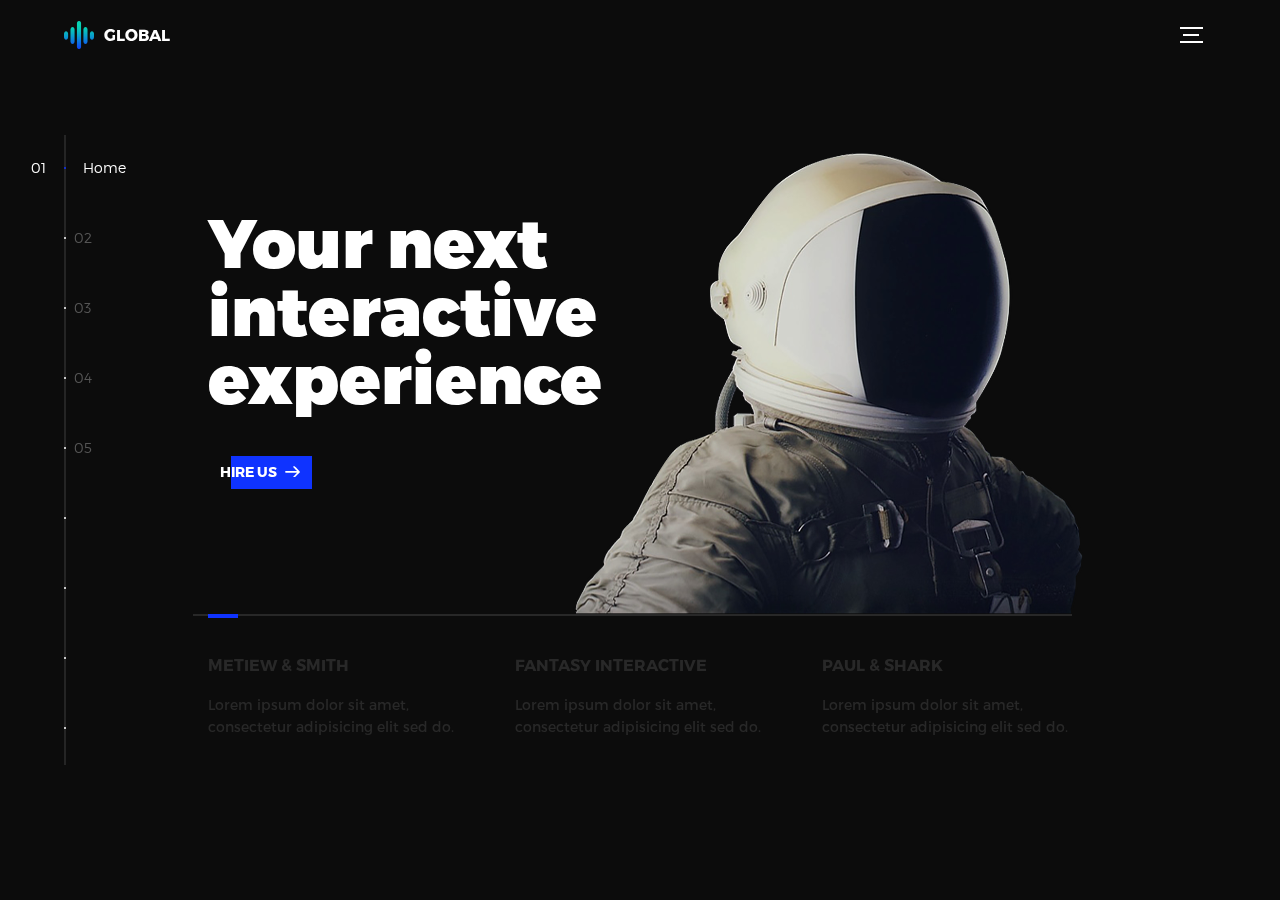
==== findigest/index.html @ bf8b6e17 "Adding Findigest" ====
<!DOCTYPE html>
<html lang="en">
<head>
  <title>Global</title>
  <meta charset="utf-8">
  <meta name="viewport" content="width=device-width, initial-scale=1">
  <meta http-equiv="X-UA-Compatible" content="IE=edge">
  <meta name="description" content="HTML5 website template">
  <meta name="keywords" content="global, template, html, sass, jquery">
  <meta name="author" content="Bucky Maler">
  <link rel="stylesheet" href="assets/css/main.css">
</head>
<body>

<!-- notification for small viewports and landscape oriented smartphones -->
<div class="device-notification">
  <a class="device-notification--logo" href="#0">
    <img src="assets/img/logo.png" alt="Global">
    <p>Global</p>
  </a>
  <p class="device-notification--message">Global has so much to offer that we must request you orient your device to portrait or find a larger screen. You won't be disappointed.</p>
</div>

<div class="perspective effect-rotate-left">
  <div class="container"><div class="outer-nav--return"></div>
    <div id="viewport" class="l-viewport">
      <div class="l-wrapper">
        <header class="header">
          <a class="header--logo" href="#0">
            <img src="assets/img/logo.png" alt="Global">
            <p>Global</p>
          </a>
          <button class="header--cta cta">Hire Us</button>
          <div class="header--nav-toggle">
            <span></span>
          </div>
        </header>
        <nav class="l-side-nav">
          <ul class="side-nav">
            <li class="is-active"><span>Home</span></li>
            <li><span>Works</span></li>
            <li><span>About</span></li>
            <li><span>About2</span></li>
            <li><span>About3</span></li>
            <li><span>About4</span></li>
            <li><span>About5</span></li>
            <li><span>Contact</span></li>
            <li><span>Hire us</span></li>
          </ul>
        </nav>
        <ul class="l-main-content main-content">
          <li class="l-section section section--is-active">
            <div class="intro">
              <div class="intro--banner">
                <h1>Your next<br>interactive<br>experience</h1>
                <button class="cta">Hire Us
                  <svg version="1.1" id="Layer_1" xmlns="http://www.w3.org/2000/svg" xmlns:xlink="http://www.w3.org/1999/xlink" x="0px" y="0px" viewBox="0 0 150 118" style="enable-background:new 0 0 150 118;" xml:space="preserve">
                  <g transform="translate(0.000000,118.000000) scale(0.100000,-0.100000)">
                    <path d="M870,1167c-34-17-55-57-46-90c3-15,81-100,194-211l187-185l-565-1c-431,0-571-3-590-13c-55-28-64-94-18-137c21-20,33-20,597-20h575l-192-193C800,103,794,94,849,39c20-20,39-29,61-29c28,0,63,30,298,262c147,144,272,271,279,282c30,51,23,60-219,304C947,1180,926,1196,870,1167z"/>
                  </g>
                  </svg>
                  <span class="btn-background"></span>
                </button>
                <img src="assets/img/introduction-visual.png" alt="Welcome">
              </div>
              <div class="intro--options">
                <a href="#0">
                  <h3>Metiew &amp; Smith</h3>
                  <p>Lorem ipsum dolor sit amet, consectetur adipisicing elit sed do.</p>
                </a>
                <a href="#0">
                  <h3>Fantasy interactive</h3>
                  <p>Lorem ipsum dolor sit amet, consectetur adipisicing elit sed do.</p>
                </a>
                <a href="#0">
                  <h3>Paul &amp; shark</h3>
                  <p>Lorem ipsum dolor sit amet, consectetur adipisicing elit sed do.</p>
                </a>
              </div>
            </div>
          </li>
          <li class="l-section section">
            <div class="work">
              <h2>Selected work</h2>
              <div class="work--lockup">
                <ul class="slider">
                  <li class="slider--item slider--item-left">
                    <a href="#0">
                      <div class="slider--item-image">
                        <img src="assets/img/work-victory.jpg" alt="Victory">
                      </div>
                      <p class="slider--item-title">Victory</p>
                      <p class="slider--item-description">Lorem ipsum dolor sit amet, consectetur adipisicing elit sed do.</p>
                    </a>
                  </li>
                  <li class="slider--item slider--item-center">
                    <a href="#0">
                      <div class="slider--item-image">
                        <img src="assets/img/work-metiew-smith.jpg" alt="Metiew and Smith">
                      </div>
                      <p class="slider--item-title">Metiew &amp; Smith</p>
                      <p class="slider--item-description">Lorem ipsum dolor sit amet, consectetur adipisicing elit sed do.</p>
                    </a>
                  </li>
                  <li class="slider--item slider--item-right">
                    <a href="#0">
                      <div class="slider--item-image">
                        <img src="assets/img/work-alex-nowak.jpg" alt="Alex Nowak">
                      </div>
                      <p class="slider--item-title">Alex Nowak</p>
                      <p class="slider--item-description">Lorem ipsum dolor sit amet, consectetur adipisicing elit sed do.</p>
                    </a>
                  </li>
                </ul>
                <div class="slider--prev">
                  <svg version="1.1" id="Layer_1" xmlns="http://www.w3.org/2000/svg" xmlns:xlink="http://www.w3.org/1999/xlink" x="0px" y="0px"
                  viewBox="0 0 150 118" style="enable-background:new 0 0 150 118;" xml:space="preserve">
                  <g transform="translate(0.000000,118.000000) scale(0.100000,-0.100000)">
                    <path d="M561,1169C525,1155,10,640,3,612c-3-13,1-36,8-52c8-15,134-145,281-289C527,41,562,10,590,10c22,0,41,9,61,29
                    c55,55,49,64-163,278L296,510h575c564,0,576,0,597,20c46,43,37,109-18,137c-19,10-159,13-590,13l-565,1l182,180
                    c101,99,187,188,193,199c16,30,12,57-12,84C631,1174,595,1183,561,1169z"/>
                  </g>
                  </svg>
                </div>
                <div class="slider--next">
                  <svg version="1.1" id="Layer_1" xmlns="http://www.w3.org/2000/svg" xmlns:xlink="http://www.w3.org/1999/xlink" x="0px" y="0px" viewBox="0 0 150 118" style="enable-background:new 0 0 150 118;" xml:space="preserve">
                  <g transform="translate(0.000000,118.000000) scale(0.100000,-0.100000)">
                    <path d="M870,1167c-34-17-55-57-46-90c3-15,81-100,194-211l187-185l-565-1c-431,0-571-3-590-13c-55-28-64-94-18-137c21-20,33-20,597-20h575l-192-193C800,103,794,94,849,39c20-20,39-29,61-29c28,0,63,30,298,262c147,144,272,271,279,282c30,51,23,60-219,304C947,1180,926,1196,870,1167z"/>
                  </g>
                  </svg>
                </div>
              </div>
            </div>
          </li>

          <li class="l-section section">
            <div class="about">
              <div class="about--banner">
                <h2>We<br>believe in<br>passionate<br>people</h2>
                <a href="#0">Career
                  <span>
                    <svg version="1.1" id="Layer_1" xmlns="http://www.w3.org/2000/svg" xmlns:xlink="http://www.w3.org/1999/xlink" x="0px" y="0px" viewBox="0 0 150 118" style="enable-background:new 0 0 150 118;" xml:space="preserve">
                    <g transform="translate(0.000000,118.000000) scale(0.100000,-0.100000)">
                      <path d="M870,1167c-34-17-55-57-46-90c3-15,81-100,194-211l187-185l-565-1c-431,0-571-3-590-13c-55-28-64-94-18-137c21-20,33-20,597-20h575l-192-193C800,103,794,94,849,39c20-20,39-29,61-29c28,0,63,30,298,262c147,144,272,271,279,282c30,51,23,60-219,304C947,1180,926,1196,870,1167z"/>
                    </g>
                    </svg>
                  </span>
                </a>
                <img src="assets/img/about-visual.png" alt="About Us">
              </div>
              <div class="about--options">
                <a href="#0">
                  <h3>Winners</h3>
                </a>
                <a href="#0">
                  <h3>Philosophy</h3>
                </a>
                <a href="#0">
                  <h3>History</h3>
                </a>
              </div>
            </div>
          </li>

          
          <li class="l-section section">
            <div class="about">
              <div class="about--banner">
                <h2>We<br>believe in<br>passionate<br>people2</h2>
                <a href="#0">Career
                  <span>
                    <svg version="1.1" id="Layer_1" xmlns="http://www.w3.org/2000/svg" xmlns:xlink="http://www.w3.org/1999/xlink" x="0px" y="0px" viewBox="0 0 150 118" style="enable-background:new 0 0 150 118;" xml:space="preserve">
                    <g transform="translate(0.000000,118.000000) scale(0.100000,-0.100000)">
                      <path d="M870,1167c-34-17-55-57-46-90c3-15,81-100,194-211l187-185l-565-1c-431,0-571-3-590-13c-55-28-64-94-18-137c21-20,33-20,597-20h575l-192-193C800,103,794,94,849,39c20-20,39-29,61-29c28,0,63,30,298,262c147,144,272,271,279,282c30,51,23,60-219,304C947,1180,926,1196,870,1167z"/>
                    </g>
                    </svg>
                  </span>
                </a>
                <img src="assets/img/about-visual.png" alt="About Us">
              </div>
              <div class="about--options">
                <a href="#0">
                  <h3>Winners</h3>
                </a>
                <a href="#0">
                  <h3>Philosophy</h3>
                </a>
                <a href="#0">
                  <h3>History</h3>
                </a>
              </div>
            </div>
          </li>

          
          <li class="l-section section">
            <div class="about">
              <div class="about--banner">
                <h2>We<br>believe in<br>passionate<br>people3</h2>
                <a href="#0">Career
                  <span>
                    <svg version="1.1" id="Layer_1" xmlns="http://www.w3.org/2000/svg" xmlns:xlink="http://www.w3.org/1999/xlink" x="0px" y="0px" viewBox="0 0 150 118" style="enable-background:new 0 0 150 118;" xml:space="preserve">
                    <g transform="translate(0.000000,118.000000) scale(0.100000,-0.100000)">
                      <path d="M870,1167c-34-17-55-57-46-90c3-15,81-100,194-211l187-185l-565-1c-431,0-571-3-590-13c-55-28-64-94-18-137c21-20,33-20,597-20h575l-192-193C800,103,794,94,849,39c20-20,39-29,61-29c28,0,63,30,298,262c147,144,272,271,279,282c30,51,23,60-219,304C947,1180,926,1196,870,1167z"/>
                    </g>
                    </svg>
                  </span>
                </a>
                <img src="assets/img/about-visual.png" alt="About Us">
              </div>
              <div class="about--options">
                <a href="#0">
                  <h3>Winners</h3>
                </a>
                <a href="#0">
                  <h3>Philosophy</h3>
                </a>
                <a href="#0">
                  <h3>History</h3>
                </a>
              </div>
            </div>
          </li>

          
          <li class="l-section section">
            <div class="about">
              <div class="about--banner">
                <h2>We<br>believe in<br>passionate<br>people4</h2>
                <a href="#0">Career
                  <span>
                    <svg version="1.1" id="Layer_1" xmlns="http://www.w3.org/2000/svg" xmlns:xlink="http://www.w3.org/1999/xlink" x="0px" y="0px" viewBox="0 0 150 118" style="enable-background:new 0 0 150 118;" xml:space="preserve">
                    <g transform="translate(0.000000,118.000000) scale(0.100000,-0.100000)">
                      <path d="M870,1167c-34-17-55-57-46-90c3-15,81-100,194-211l187-185l-565-1c-431,0-571-3-590-13c-55-28-64-94-18-137c21-20,33-20,597-20h575l-192-193C800,103,794,94,849,39c20-20,39-29,61-29c28,0,63,30,298,262c147,144,272,271,279,282c30,51,23,60-219,304C947,1180,926,1196,870,1167z"/>
                    </g>
                    </svg>
                  </span>
                </a>
                <img src="assets/img/about-visual.png" alt="About Us">
              </div>
              <div class="about--options">
                <a href="#0">
                  <h3>Winners</h3>
                </a>
                <a href="#0">
                  <h3>Philosophy</h3>
                </a>
                <a href="#0">
                  <h3>History</h3>
                </a>
              </div>
            </div>
          </li>

          
          <li class="l-section section">
            <div class="about">
              <div class="about--banner">
                <h2>We<br>believe in<br>passionate<br>people5</h2>
                <a href="#0">Career
                  <span>
                    <svg version="1.1" id="Layer_1" xmlns="http://www.w3.org/2000/svg" xmlns:xlink="http://www.w3.org/1999/xlink" x="0px" y="0px" viewBox="0 0 150 118" style="enable-background:new 0 0 150 118;" xml:space="preserve">
                    <g transform="translate(0.000000,118.000000) scale(0.100000,-0.100000)">
                      <path d="M870,1167c-34-17-55-57-46-90c3-15,81-100,194-211l187-185l-565-1c-431,0-571-3-590-13c-55-28-64-94-18-137c21-20,33-20,597-20h575l-192-193C800,103,794,94,849,39c20-20,39-29,61-29c28,0,63,30,298,262c147,144,272,271,279,282c30,51,23,60-219,304C947,1180,926,1196,870,1167z"/>
                    </g>
                    </svg>
                  </span>
                </a>
                <img src="assets/img/about-visual.png" alt="About Us">
              </div>
              <div class="about--options">
                <a href="#0">
                  <h3>Winners</h3>
                </a>
                <a href="#0">
                  <h3>Philosophy</h3>
                </a>
                <a href="#0">
                  <h3>History</h3>
                </a>
              </div>
            </div>
          </li>

          <li class="l-section section">
            <div class="contact">
              <div class="contact--lockup">
                <div class="modal">
                  <div class="modal--information">
                    <p>Pawia 5, 31-154 Kraków, Poland</p>
                    <a href="mailto:ouremail@gmail.com">ouremail@gmail.com</a>
                    <a href="tel:+148126287560">+48 12 628 75 60</a>
                  </div>
                  <ul class="modal--options">
                    <li><a href="#0">Bēhance</a></li>
                    <li><a href="#0">dribbble</a></li>
                    <li><a href="mailto:ouremail@gmail.com">Contact Us</a></li>
                  </ul>
                </div>
              </div>
            </div>
          </li>
          <li class="l-section section">
            <div class="hire">
              <h2>You want us to do</h2>
              <!-- checkout formspree.io for easy form setup -->
              <form class="work-request">
                <div class="work-request--options">
                  <span class="options-a">
                    <input id="opt-1" type="checkbox" value="app design">
                    <label for="opt-1">
                      <svg version="1.1" id="Layer_1" xmlns="http://www.w3.org/2000/svg" xmlns:xlink="http://www.w3.org/1999/xlink" x="0px" y="0px"
                      viewBox="0 0 150 111" style="enable-background:new 0 0 150 111;" xml:space="preserve">
                      <g transform="translate(0.000000,111.000000) scale(0.100000,-0.100000)">
                        <path d="M950,705L555,310L360,505C253,612,160,700,155,700c-6,0-44-34-85-75l-75-75l278-278L550-5l475,475c261,261,475,480,475,485c0,13-132,145-145,145C1349,1100,1167,922,950,705z"/>
                      </g>
                      </svg>
                      App Design
                    </label>
                    <input id="opt-2" type="checkbox" value="graphic design">
                    <label for="opt-2">
                      <svg version="1.1" id="Layer_1" xmlns="http://www.w3.org/2000/svg" xmlns:xlink="http://www.w3.org/1999/xlink" x="0px" y="0px"
                      viewBox="0 0 150 111" style="enable-background:new 0 0 150 111;" xml:space="preserve">
                      <g transform="translate(0.000000,111.000000) scale(0.100000,-0.100000)">
                        <path d="M950,705L555,310L360,505C253,612,160,700,155,700c-6,0-44-34-85-75l-75-75l278-278L550-5l475,475c261,261,475,480,475,485c0,13-132,145-145,145C1349,1100,1167,922,950,705z"/>
                      </g>
                      </svg>
                      Graphic Design
                    </label>
                    <input id="opt-3" type="checkbox" value="motion design">
                    <label for="opt-3">
                      <svg version="1.1" id="Layer_1" xmlns="http://www.w3.org/2000/svg" xmlns:xlink="http://www.w3.org/1999/xlink" x="0px" y="0px"
                      viewBox="0 0 150 111" style="enable-background:new 0 0 150 111;" xml:space="preserve">
                      <g transform="translate(0.000000,111.000000) scale(0.100000,-0.100000)">
                        <path d="M950,705L555,310L360,505C253,612,160,700,155,700c-6,0-44-34-85-75l-75-75l278-278L550-5l475,475c261,261,475,480,475,485c0,13-132,145-145,145C1349,1100,1167,922,950,705z"/>
                      </g>
                      </svg>
                      Motion Design
                    </label>
                  </span>
                  <span class="options-b">
                    <input id="opt-4" type="checkbox" value="ux design">
                    <label for="opt-4">
                      <svg version="1.1" id="Layer_1" xmlns="http://www.w3.org/2000/svg" xmlns:xlink="http://www.w3.org/1999/xlink" x="0px" y="0px"
                      viewBox="0 0 150 111" style="enable-background:new 0 0 150 111;" xml:space="preserve">
                      <g transform="translate(0.000000,111.000000) scale(0.100000,-0.100000)">
                        <path d="M950,705L555,310L360,505C253,612,160,700,155,700c-6,0-44-34-85-75l-75-75l278-278L550-5l475,475c261,261,475,480,475,485c0,13-132,145-145,145C1349,1100,1167,922,950,705z"/>
                      </g>
                      </svg>
                      UX Design
                    </label>
                    <input id="opt-5" type="checkbox" value="webdesign">
                    <label for="opt-5">
                      <svg version="1.1" id="Layer_1" xmlns="http://www.w3.org/2000/svg" xmlns:xlink="http://www.w3.org/1999/xlink" x="0px" y="0px"
                      viewBox="0 0 150 111" style="enable-background:new 0 0 150 111;" xml:space="preserve">
                      <g transform="translate(0.000000,111.000000) scale(0.100000,-0.100000)">
                        <path d="M950,705L555,310L360,505C253,612,160,700,155,700c-6,0-44-34-85-75l-75-75l278-278L550-5l475,475c261,261,475,480,475,485c0,13-132,145-145,145C1349,1100,1167,922,950,705z"/>
                      </g>
                      </svg>
                      Webdesign
                    </label>
                    <input id="opt-6" type="checkbox" value="marketing">
                    <label for="opt-6">
                      <svg version="1.1" id="Layer_1" xmlns="http://www.w3.org/2000/svg" xmlns:xlink="http://www.w3.org/1999/xlink" x="0px" y="0px"
                      viewBox="0 0 150 111" style="enable-background:new 0 0 150 111;" xml:space="preserve">
                      <g transform="translate(0.000000,111.000000) scale(0.100000,-0.100000)">
                        <path d="M950,705L555,310L360,505C253,612,160,700,155,700c-6,0-44-34-85-75l-75-75l278-278L550-5l475,475c261,261,475,480,475,485c0,13-132,145-145,145C1349,1100,1167,922,950,705z"/>
                      </g>
                      </svg>
                      Marketing
                    </label>
                  </span>
                </div>
                <div class="work-request--information">
                  <div class="information-name">
                    <input id="name" type="text" spellcheck="false">
                    <label for="name">Name</label>
                  </div>
                  <div class="information-email">
                    <input id="email" type="email" spellcheck="false">
                    <label for="email">Email</label>
                  </div>
                </div>
                <input type="submit" value="Send Request">
              </form>
            </div>
          </li>
        </ul>
      </div>
    </div>
  </div>
  <ul class="outer-nav">
    <li class="is-active">Home</li>
    <li>Works</li>
    <li>About</li>
    <li>Contact</li>
    <li>Hire us</li>
  </ul>
</div>

<script src="https://ajax.googleapis.com/ajax/libs/jquery/2.2.4/jquery.min.js"></script>
<script>window.jQuery || document.write('<script src="assets/js/vendor/jquery-2.2.4.min.js"><\/script>')</script>
<script src="assets/js/functions-min.js"></script>
</body>
</html>
---- findigest/assets/css/main.css ----
@font-face{font-family:'Montserrat';src:url("fonts/Montserrat-Black.eot");src:local("☺"),url("fonts/Montserrat-Black.woff") format("woff"),url("fonts/Montserrat-Black.ttf") format("truetype"),url("fonts/Montserrat-Black.svg") format("svg");font-weight:900;font-style:normal}@font-face{font-family:'Montserrat';src:url("fonts/Montserrat-Bold.eot");src:local("☺"),url("fonts/Montserrat-Bold.woff") format("woff"),url("fonts/Montserrat-Bold.ttf") format("truetype"),url("fonts/Montserrat-Bold.svg") format("svg");font-weight:700;font-style:normal}@font-face{font-family:'Montserrat';src:url("fonts/Montserrat-Regular.eot");src:local("☺"),url("fonts/Montserrat-Regular.woff") format("woff"),url("fonts/Montserrat-Regular.ttf") format("truetype"),url("fonts/Montserrat-Regular.svg") format("svg");font-weight:400;font-style:normal}@font-face{font-family:'Montserrat';src:url("fonts/Montserrat-Light.eot");src:local("☺"),url("fonts/Montserrat-Light.woff") format("woff"),url("fonts/Montserrat-Light.ttf") format("truetype"),url("fonts/Montserrat-Light.svg") format("svg");font-weight:300;font-style:normal}/*! normalize.css v3.0.2 | MIT License | git.io/normalize */html{font-family:sans-serif;-ms-text-size-adjust:100%;-webkit-text-size-adjust:100%}body{margin:0}article,aside,details,figcaption,figure,footer,header,hgroup,main,menu,nav,section,summary{display:block}audio,canvas,progress,video{display:inline-block;vertical-align:baseline}audio:not([controls]){display:none;height:0}[hidden],template{display:none}a{background-color:transparent}a:active,a:hover{outline:0}abbr[title]{border-bottom:1px dotted}b,strong{font-weight:bold}dfn{font-style:italic}h1{font-size:2em;margin:0.67em 0}mark{background:#ff0;color:#000}small{font-size:80%}sub,sup{font-size:75%;line-height:0;position:relative;vertical-align:baseline}sup{top:-0.5em}sub{bottom:-0.25em}img{border:0}svg:not(:root){overflow:hidden}figure{margin:1em 40px}hr{box-sizing:content-box;height:0}pre{overflow:auto}code,kbd,pre,samp{font-family:monospace, monospace;font-size:1em}button,input,optgroup,select,textarea{color:inherit;font:inherit;margin:0}button{overflow:visible}button,select{text-transform:none}button,html input[type="button"],input[type="reset"],input[type="submit"]{-webkit-appearance:button;cursor:pointer}button[disabled],html input[disabled]{cursor:default}button::-moz-focus-inner,input::-moz-focus-inner{border:0;padding:0}input{line-height:normal}input[type="checkbox"],input[type="radio"]{box-sizing:border-box;padding:0}input[type="number"]::-webkit-inner-spin-button,input[type="number"]::-webkit-outer-spin-button{height:auto}input[type="search"]{-webkit-appearance:textfield;box-sizing:content-box}input[type="search"]::-webkit-search-cancel-button,input[type="search"]::-webkit-search-decoration{-webkit-appearance:none}fieldset{border:1px solid #c0c0c0;margin:0 2px;padding:0.35em 0.625em 0.75em}legend{border:0;padding:0}textarea{overflow:auto}optgroup{font-weight:bold}table{border-collapse:collapse;border-spacing:0}td,th{padding:0}::-moz-selection{background:#FFF498}::selection{background:#FFF498}::-moz-selection{background:#FFF498}img::-moz-selection{background:transparent}img::selection{background:transparent}img::-moz-selection{background:transparent}body{-webkit-tap-highlight-color:#FFF498}body{background-color:#0c0c0c;font-size:14px;line-height:1.6;font-family:"Montserrat",sans-serif;color:#fff;-webkit-font-smoothing:antialiased;-webkit-text-size-adjust:100%}.l-viewport{position:relative;width:100%;height:100vh;box-shadow:0 0 45px 5px rgba(0,0,0,0.85);overflow:hidden}.l-wrapper{position:relative;width:1440px;max-width:90%;height:100%;margin:0 auto}.l-side-nav{position:absolute;left:0;display:-webkit-box;display:-webkit-flex;display:-ms-flexbox;display:flex;height:100%;-webkit-box-align:center;-webkit-align-items:center;-ms-flex-align:center;align-items:center}.l-side-nav::before{content:"";position:absolute;top:50%;left:0;-webkit-transform:translateY(-50%);transform:translateY(-50%);width:2px;height:70%;max-height:750px;background-color:#555;opacity:.35;z-index:10}@media (max-width: 1180px){.l-side-nav{display:none}}.l-main-content{position:relative;width:100%;height:100%;margin:0;padding:0;list-style:none}.l-section{position:absolute;width:100%;height:100%}.device-notification{display:none;position:fixed;top:0;left:0;width:100%;height:100%;-webkit-box-orient:vertical;-webkit-box-direction:normal;-webkit-flex-direction:column;-ms-flex-direction:column;flex-direction:column;-webkit-box-align:center;-webkit-align-items:center;-ms-flex-align:center;-ms-grid-row-align:center;align-items:center;-webkit-box-pack:center;-webkit-justify-content:center;-ms-flex-pack:center;justify-content:center;background-color:#0c0c0c;z-index:12}.device-notification--logo{display:-webkit-box;display:-webkit-flex;display:-ms-flexbox;display:flex;-webkit-box-align:center;-webkit-align-items:center;-ms-flex-align:center;align-items:center;text-decoration:none;color:#fff}.device-notification--logo p{margin:0 0 0 10px;font-size:16px;font-weight:700;text-transform:uppercase}.device-notification--message{width:70%;margin:30px 0 0 0;font-weight:700;text-align:center}@media (max-width: 767px) and (min-width: 601px) and (max-height: 680px){.device-notification{display:-webkit-box;display:-webkit-flex;display:-ms-flexbox;display:flex}}@media (max-width: 600px) and (min-width: 480px) and (max-height: 580px){.device-notification{display:-webkit-box;display:-webkit-flex;display:-ms-flexbox;display:flex}}@media (max-width: 736px) and (min-width: 360px) and (orientation: landscape){.device-notification{display:-webkit-box;display:-webkit-flex;display:-ms-flexbox;display:flex}}@media(max-width: 359px){.device-notification{display:-webkit-box;display:-webkit-flex;display:-ms-flexbox;display:flex}}.section{opacity:0;visibility:hidden;-webkit-transition:opacity .4s ease-in-out,visibility 0s .4s;transition:opacity .4s ease-in-out,visibility 0s .4s}.section--is-active{opacity:1;visibility:visible;z-index:1;-webkit-transition:opacity .4s ease-in-out .4s;transition:opacity .4s ease-in-out .4s}.section--next{-webkit-transform:translateY(-45px);transform:translateY(-45px);-webkit-transition:-webkit-transform .4s ease-in-out;transition:-webkit-transform .4s ease-in-out;transition:transform .4s ease-in-out;transition:transform .4s ease-in-out, -webkit-transform .4s ease-in-out}.section--prev{-webkit-transform:translateY(45px);transform:translateY(45px);-webkit-transition:-webkit-transform .4s ease-in-out;transition:-webkit-transform .4s ease-in-out;transition:transform .4s ease-in-out;transition:transform .4s ease-in-out, -webkit-transform .4s ease-in-out}.header{position:absolute;top:0;left:0;display:-webkit-box;display:-webkit-flex;display:-ms-flexbox;display:flex;width:100%;height:70px;-webkit-box-align:center;-webkit-align-items:center;-ms-flex-align:center;align-items:center;-webkit-box-pack:justify;-webkit-justify-content:space-between;-ms-flex-pack:justify;justify-content:space-between;z-index:10}.header--logo{display:-webkit-box;display:-webkit-flex;display:-ms-flexbox;display:flex;-webkit-box-align:center;-webkit-align-items:center;-ms-flex-align:center;align-items:center;text-decoration:none;color:#fff}.header--logo p{margin:0 0 0 10px;font-size:16px;font-weight:700;text-transform:uppercase}.header--nav-toggle{display:-webkit-box;display:-webkit-flex;display:-ms-flexbox;display:flex;width:50px;height:50px;-webkit-box-orient:vertical;-webkit-box-direction:normal;-webkit-flex-direction:column;-ms-flex-direction:column;flex-direction:column;-webkit-box-align:center;-webkit-align-items:center;-ms-flex-align:center;align-items:center;-webkit-box-pack:center;-webkit-justify-content:center;-ms-flex-pack:center;justify-content:center;cursor:pointer}.header--nav-toggle span,.header--nav-toggle::before,.header--nav-toggle::after{content:"";position:relative;width:16px;height:2px;background-color:#fff}.header--nav-toggle::before{bottom:5px;width:23px}.header--nav-toggle::after{top:5px;width:23px}.header--cta{position:absolute;top:50%;left:50%;-webkit-transform:translate(-50%, -50%);transform:translate(-50%, -50%);padding:0 20px;line-height:30px;text-decoration:none;color:#fff;font-weight:700;text-transform:uppercase;background-color:#0f33ff;border:none;opacity:0;visibility:hidden;-webkit-transition:opacity .4s ease-in-out,visibility 0s .4s;transition:opacity .4s ease-in-out,visibility 0s .4s}.header--cta:focus{outline:none}.header--cta.is-active{opacity:1;visibility:visible;-webkit-transition:opacity .4s ease-in-out .4s;transition:opacity .4s ease-in-out .4s}@media (max-width: 767px){.header--cta{display:none}}.side-nav{position:relative;display:-webkit-box;display:-webkit-flex;display:-ms-flexbox;display:flex;width:100px;height:70%;max-height:750px;-webkit-box-orient:vertical;-webkit-box-direction:normal;-webkit-flex-direction:column;-ms-flex-direction:column;flex-direction:column;-webkit-justify-content:space-around;-ms-flex-pack:distribute;justify-content:space-around;margin:0;padding:0;list-style-position:inside;z-index:10}.side-nav>li{position:relative;top:-5px;color:#fff;font-size:6px;cursor:pointer}.side-nav>li span{position:relative;top:3px;left:10px;color:#fff;font-size:14px;font-weight:300;opacity:0;visibility:hidden}.side-nav>li::before{position:absolute;top:3px;left:10px;color:#555;font-size:14px;font-weight:300}.side-nav li:nth-child(1)::before{content:"01"}.side-nav li:nth-child(2)::before{content:"02"}.side-nav li:nth-child(3)::before{content:"03"}.side-nav li:nth-child(4)::before{content:"04"}.side-nav li:nth-child(5)::before{content:"05"}.side-nav li.is-active{color:#0f33ff;-webkit-transition:color .4s ease-in-out;transition:color .4s ease-in-out}.side-nav li.is-active span{opacity:1;visibility:visible;-webkit-transition:opacity .4s ease-in-out;transition:opacity .4s ease-in-out}.side-nav li.is-active::before{left:-33px;color:#fff}.intro{position:relative;display:-webkit-box;display:-webkit-flex;display:-ms-flexbox;display:flex;width:900px;max-width:75%;height:100%;-webkit-box-orient:vertical;-webkit-box-direction:normal;-webkit-flex-direction:column;-ms-flex-direction:column;flex-direction:column;-webkit-box-pack:center;-webkit-justify-content:center;-ms-flex-pack:center;justify-content:center;margin:0 auto}@media (max-width: 1180px){.intro{max-width:100%}}.intro--banner{position:relative;height:475px}.intro--banner::before{content:"";position:absolute;bottom:20px;left:-15px;right:0;height:2px;background-color:#282828}.intro--banner::after{content:"";position:absolute;bottom:18px;left:0;width:30px;height:4px;background-color:#0f33ff}.intro--banner h1{position:relative;font-size:68px;font-weight:900;line-height:1;z-index:1}.intro--banner button{position:relative;padding:5px 17px 5px 12px;font-weight:700;text-transform:uppercase;background-color:transparent;border:none}.intro--banner button .btn-background{position:absolute;top:0;left:23px;right:0;height:100%;background-color:#0f33ff;z-index:-1;-webkit-transition:left .2s ease-in-out;transition:left .2s ease-in-out}.intro--banner button:hover .btn-background{left:0}.intro--banner button:focus{outline:none}.intro--banner button svg{position:relative;left:5px;width:15px;fill:#fff}.intro--banner img{position:absolute;bottom:21px;right:-12px}.intro--options{display:-webkit-box;display:-webkit-flex;display:-ms-flexbox;display:flex;-webkit-box-pack:justify;-webkit-justify-content:space-between;-ms-flex-pack:justify;justify-content:space-between;margin:0;padding:0;list-style:none}.intro--options>a{max-width:250px;text-decoration:none;color:#282828;-webkit-transition:color .2s ease-in-out;transition:color .2s ease-in-out}.intro--options>a:hover{color:#fff}.intro--options h3{font-size:16px;text-transform:uppercase}.intro--options p{margin-bottom:0}@media (max-width: 900px){.intro--banner{height:380px}.intro--banner h1{font-size:55px}.intro--banner img{width:430px}.intro--options>a{margin-right:30px}.intro--options>a:last-child{margin-right:0}}@media (max-width: 767px){.intro--banner{height:305px}.intro--banner h1{font-size:44px}.intro--banner img{width:330px}.intro--options{display:block}.intro--options>a{display:block;max-width:100%;margin:0 0 30px 0}.intro--options>a:last-child{margin-bottom:0}}@media (max-width: 600px){.intro--banner{height:360px}.intro--banner h1{font-size:55px}.intro--banner img{display:none}}@media (max-width: 600px) and (max-height: 750px){.intro--banner{height:auto}.intro--banner::before,.intro--banner::after{display:none}.intro--banner h1{margin-top:0}.intro--options{display:none}}.work{position:relative;display:-webkit-box;display:-webkit-flex;display:-ms-flexbox;display:flex;width:960px;max-width:80%;height:100%;-webkit-box-orient:vertical;-webkit-box-direction:normal;-webkit-flex-direction:column;-ms-flex-direction:column;flex-direction:column;-webkit-box-pack:center;-webkit-justify-content:center;-ms-flex-pack:center;justify-content:center;margin:0 auto}@media (max-width: 1180px){.work{max-width:100%}}.work h2{margin:0 0 20px 0;font-size:30px;text-align:center}.work--lockup{position:relative}.work--lockup .slider{position:relative;display:-webkit-box;display:-webkit-flex;display:-ms-flexbox;display:flex;width:80%;margin:0 auto;padding:0;list-style:none}.work--lockup .slider--item{position:absolute;display:none;text-align:center}.work--lockup .slider--item a{text-decoration:none;color:#858585}.work--lockup .slider--item-title{margin-top:10px;font-size:12px;font-weight:700;text-transform:uppercase}.work--lockup .slider--item-description{display:none;max-width:250px;margin:0 auto}.work--lockup .slider--item-image{width:150px;height:150px;margin:0 auto;border-radius:50%;overflow:hidden}.work--lockup .slider--item-image img{width:100%}.work--lockup .slider--item-left{top:50%;left:0;-webkit-transform:translateY(-50%);transform:translateY(-50%);display:block}.work--lockup .slider--item-right{top:50%;right:0;-webkit-transform:translateY(-50%);transform:translateY(-50%);display:block}.work--lockup .slider--item-center{position:relative;top:30px;left:50%;-webkit-transform:translateX(-50%);transform:translateX(-50%);display:block}.work--lockup .slider--item-center a{color:#fff}.work--lockup .slider--item-center .slider--item-title{margin-top:25px;font-size:16px}.work--lockup .slider--item-center .slider--item-description{display:block}.work--lockup .slider--item-center .slider--item-image{width:300px;height:300px}.work--lockup .slider--next,.work--lockup .slider--prev{position:absolute;top:160px;display:-webkit-box;display:-webkit-flex;display:-ms-flexbox;display:flex;width:50px;height:50px;-webkit-box-align:center;-webkit-align-items:center;-ms-flex-align:center;align-items:center;-webkit-box-pack:center;-webkit-justify-content:center;-ms-flex-pack:center;justify-content:center;background-color:#282828;border-radius:50%;cursor:pointer}.work--lockup .slider--next svg,.work--lockup .slider--prev svg{width:20px;fill:#fff}.work--lockup .slider--next{right:0}.work--lockup .slider--prev{left:0}@media (max-width: 900px){.work--lockup .slider--item-image{width:120px;height:120px}.work--lockup .slider--item-center .slider--item-image{width:240px;height:240px}.work--lockup .slider--next,.work--lockup .slider--prev{top:130px}}@media (max-width: 767px){.work--lockup .slider{width:75%}.work--lockup .slider--item-image{width:90px;height:90px}.work--lockup .slider--item-center .slider--item-image{width:190px;height:190px}.work--lockup .slider--next,.work--lockup .slider--prev{top:105px}}@media (max-width: 600px){.work--lockup .slider{width:auto}.work--lockup .slider--item-left,.work--lockup .slider--item-right{display:none}}.about{position:relative;display:-webkit-box;display:-webkit-flex;display:-ms-flexbox;display:flex;width:900px;max-width:75%;height:100%;-webkit-box-orient:vertical;-webkit-box-direction:normal;-webkit-flex-direction:column;-ms-flex-direction:column;flex-direction:column;-webkit-box-pack:center;-webkit-justify-content:center;-ms-flex-pack:center;justify-content:center;margin:0 auto}@media (max-width: 1180px){.about{max-width:100%}}.about--banner{position:relative;height:475px}.about--banner::before{content:"";position:absolute;top:20px;left:200px;-webkit-transform:rotate(-25deg);transform:rotate(-25deg);border:5px solid #0f33ff;border-right-color:transparent;border-bottom-color:transparent}.about--banner::after{content:"";position:absolute;top:75px;left:400px;-webkit-transform:rotate(45deg);transform:rotate(45deg);width:10px;height:10px;background-color:#0f33ff}.about--banner h2{position:relative;margin-top:35px;font-size:68px;font-weight:900;line-height:1;z-index:1}.about--banner h2::before{content:"";position:absolute;top:60px;left:268px;width:30px;height:30px;background-color:#0f33ff;border-radius:50%}.about--banner h2::after{content:"";position:absolute;top:255px;left:255px;width:10px;height:10px;background-color:#0f33ff}.about--banner a{padding:5px 17px 5px 0;text-decoration:none;color:#fff;font-weight:700;text-transform:uppercase;background-color:transparent}.about--banner a:hover svg{left:10px}.about--banner a svg{position:relative;left:5px;width:15px;fill:#fff;-webkit-transition:left .2s ease-in-out;transition:left .2s ease-in-out}.about--banner img{position:absolute;bottom:-90px;right:-12px}.about--options{display:-webkit-box;display:-webkit-flex;display:-ms-flexbox;display:flex;max-width:600px;-webkit-box-pack:justify;-webkit-justify-content:space-between;-ms-flex-pack:justify;justify-content:space-between;margin:0;padding:0;list-style:none}.about--options>a{position:relative;width:150px;height:75px;text-decoration:none;color:#fff;border:10px solid #0f33ff;background-position:center;background-size:cover;background-repeat:no-repeat}.about--options>a:nth-child(1){background-image:url("../img/about-winners.jpg")}.about--options>a:nth-child(2){background-image:url("../img/about-philosophy.jpg")}.about--options>a:nth-child(3){background-image:url("../img/about-history.jpg")}.about--options>a:hover h3{bottom:-50px}.about--options h3{position:absolute;bottom:-38px;left:10px;font-size:16px;text-transform:uppercase;-webkit-transition:bottom .2s ease-in-out,left .2s ease-in-out;transition:bottom .2s ease-in-out,left .2s ease-in-out}@media (max-width: 767px){.about--banner{height:305px}.about--banner::before{top:0;left:125px}.about--banner::after{top:35px;left:260px}.about--banner h2{margin-top:10px;font-size:44px}.about--banner h2::before{top:28px;left:168px}.about--banner h2::after{top:163px;left:163px}.about--banner img{width:315px}}@media (max-width: 600px){.about--banner{height:auto}.about--banner::before{left:155px}.about--banner::after{left:310px}.about--banner h2{margin-top:0;font-size:55px}.about--banner h2::before{top:43px;left:214px}.about--banner h2::after{top:205px;left:205px}.about--banner img{display:none}.about--options{display:none}}.contact{position:fixed;top:0;left:0;width:100%;height:100%;background-image:url("../img/contact-visual.png");background-position:center;background-size:cover;background-repeat:no-repeat}.contact--lockup{position:relative;display:-webkit-box;display:-webkit-flex;display:-ms-flexbox;display:flex;width:900px;max-width:75%;height:100%;-webkit-box-align:center;-webkit-align-items:center;-ms-flex-align:center;align-items:center;-webkit-box-pack:end;-webkit-justify-content:flex-end;-ms-flex-pack:end;justify-content:flex-end;margin:0 auto}@media (max-width: 1180px){.contact--lockup{max-width:90%}}@media (max-width: 767px){.contact--lockup{-webkit-box-pack:center;-webkit-justify-content:center;-ms-flex-pack:center;justify-content:center}}.contact--lockup .modal{padding:45px 45px;text-align:center;background-color:#0c0c0c;box-shadow:0 0 30px 0 rgba(0,0,0,0.75)}.contact--lockup .modal--information p,.contact--lockup .modal--information a{display:block;margin:14px 0;text-decoration:none;color:#fff;font-weight:700}.contact--lockup .modal--information p{margin-top:0}.contact--lockup .modal--options{margin:0;padding:0;list-style:none}.contact--lockup .modal--options>li{width:130px;margin:0 auto 25px auto}.contact--lockup .modal--options li:nth-child(1){background-color:#1769ff}.contact--lockup .modal--options li:nth-child(2){background-color:#ea4c89}.contact--lockup .modal--options li:nth-child(3){margin-bottom:0;background-color:#0f33ff;text-transform:uppercase}.contact--lockup .modal--options a{display:block;width:100%;padding:8px 0;text-decoration:none;color:#fff;font-weight:700}.hire{position:relative;display:-webkit-box;display:-webkit-flex;display:-ms-flexbox;display:flex;width:700px;max-width:75%;height:100%;-webkit-box-orient:vertical;-webkit-box-direction:normal;-webkit-flex-direction:column;-ms-flex-direction:column;flex-direction:column;-webkit-box-pack:center;-webkit-justify-content:center;-ms-flex-pack:center;justify-content:center;margin:0 auto}@media (max-width: 1180px){.hire{max-width:100%}}.hire h2{margin:0 0 20px 0;font-size:30px;text-align:center}.work-request{display:-webkit-box;display:-webkit-flex;display:-ms-flexbox;display:flex;width:100%;-webkit-box-orient:vertical;-webkit-box-direction:normal;-webkit-flex-direction:column;-ms-flex-direction:column;flex-direction:column;-webkit-box-align:center;-webkit-align-items:center;-ms-flex-align:center;align-items:center;color:#fff}.work-request input[type="submit"]{width:400px;max-width:100%;line-height:50px;font-size:16px;font-weight:700;text-transform:uppercase;background-color:#0f33ff;border:none;border-radius:0}.work-request input[type="submit"]:focus{outline:none}.work-request--options{display:-webkit-box;display:-webkit-flex;display:-ms-flexbox;display:flex;width:100%;-webkit-box-orient:vertical;-webkit-box-direction:normal;-webkit-flex-direction:column;-ms-flex-direction:column;flex-direction:column;-webkit-box-align:center;-webkit-align-items:center;-ms-flex-align:center;align-items:center;margin:30px 0}.work-request--options .options-a{display:-webkit-box;display:-webkit-flex;display:-ms-flexbox;display:flex;width:100%;-webkit-box-pack:justify;-webkit-justify-content:space-between;-ms-flex-pack:justify;justify-content:space-between}.work-request--options .options-b{display:-webkit-box;display:-webkit-flex;display:-ms-flexbox;display:flex;width:72%;-webkit-flex-wrap:wrap;-ms-flex-wrap:wrap;flex-wrap:wrap;-webkit-justify-content:space-around;-ms-flex-pack:distribute;justify-content:space-around}.work-request--options label{display:block;width:200px;margin-bottom:30px;line-height:50px;font-size:16px;font-weight:700;text-align:center;border:2px solid #fff;cursor:pointer;-webkit-transition:background-color .2s ease-in-out,border-color .2s ease-in-out;transition:background-color .2s ease-in-out,border-color .2s ease-in-out}.work-request--options label svg{position:relative;left:-5px;width:0;fill:#fff;-webkit-transition:width .2s ease-in-out;transition:width .2s ease-in-out}.work-request--options input[type="checkbox"]{display:none}.work-request--options input[type="checkbox"]:checked+label{background-color:#0f33ff;border-color:#0f33ff}.work-request--options input[type="checkbox"]:checked+label svg{width:15px}.work-request--information{display:-webkit-box;display:-webkit-flex;display:-ms-flexbox;display:flex;width:100%;-webkit-box-pack:justify;-webkit-justify-content:space-between;-ms-flex-pack:justify;justify-content:space-between;margin-bottom:60px}.work-request--information .information-name,.work-request--information .information-email{position:relative;width:45%;height:50px;font-size:30px;font-weight:300}.work-request--information input[type="text"],.work-request--information input[type="email"]{width:100%;padding:0 0 5px 0;background-color:transparent;border:none;border-bottom:1px solid #fff;border-radius:0}.work-request--information input[type="text"]:focus,.work-request--information input[type="email"]:focus{outline:none;background-color:#0c0c0c}.work-request--information label{position:absolute;top:0;left:0;pointer-events:none;-webkit-transition:top .2s ease-in-out,font-size .2s ease-in-out;transition:top .2s ease-in-out,font-size .2s ease-in-out}.work-request--information input:focus+label,.work-request--information input.has-value+label{top:-15px;font-size:14px}@media (max-width: 767px){.work-request--options{-webkit-box-orient:horizontal;-webkit-box-direction:normal;-webkit-flex-direction:row;-ms-flex-direction:row;flex-direction:row;-webkit-justify-content:space-around;-ms-flex-pack:distribute;justify-content:space-around}.work-request--options .options-a,.work-request--options .options-b{display:block;width:auto}}@media (max-width: 600px){.work-request--options{margin:20px 0}}@media (max-width: 600px) and (max-width: 415px){.work-request--options{-webkit-box-pack:justify;-webkit-justify-content:space-between;-ms-flex-pack:justify;justify-content:space-between}}@media (max-width: 600px){.work-request--options label{width:150px;margin-bottom:15px;font-size:14px}.work-request--options input[type="checkbox"]:checked+label svg{width:12px}.work-request--information{margin-bottom:30px}.work-request--information .information-name,.work-request--information .information-email{height:40px;font-size:24px}}.perspective{position:relative;width:100%;height:100%;overflow:hidden}.perspective--modalview{position:fixed;-webkit-perspective:1500px;perspective:1500px}.container{position:relative;-webkit-transform:translateZ(0) translateX(0) rotateY(0deg);transform:translateZ(0) translateX(0) rotateY(0deg);min-height:100%;outline:30px solid #0f33ff;-webkit-transition:-webkit-transform .4s;transition:-webkit-transform .4s;transition:transform .4s;transition:transform .4s, -webkit-transform .4s}.modalview .container{position:absolute;width:100%;height:100%;overflow:hidden;-webkit-backface-visibility:hidden;backface-visibility:hidden}.effect-rotate-left .container{-webkit-transform-origin:0% 50%;transform-origin:0% 50%;-webkit-transition:-webkit-transform .4s;transition:-webkit-transform .4s;transition:transform .4s;transition:transform .4s, -webkit-transform .4s}.effect-rotate-left--animate .container{-webkit-transform:translateZ(-1800px) translateX(-50%) rotateY(45deg);transform:translateZ(-1800px) translateX(-50%) rotateY(45deg);outline:30px solid #0f33ff}.outer-nav{position:absolute;top:50%;left:55%;-webkit-transform:translateY(-50%);transform:translateY(-50%);-webkit-transform-style:preserve-3d;transform-style:preserve-3d;margin:0;padding:0;list-style:none;text-align:center;visibility:hidden;-webkit-transition:visibility 0s .2s;transition:visibility 0s .2s}.outer-nav.is-vis{visibility:visible}.outer-nav--return{position:absolute;top:0;left:0;width:100%;height:100%;display:none;cursor:pointer;z-index:11}.outer-nav--return.is-vis{display:block}.outer-nav>li{-webkit-transform-style:preserve-3d;transform-style:preserve-3d;-webkit-transform:translateX(350px) translateZ(-1000px);transform:translateX(350px) translateZ(-1000px);font-size:55px;font-weight:900;opacity:0;cursor:pointer;-webkit-transition:opacity .2s,-webkit-transform .2s;transition:opacity .2s,-webkit-transform .2s;transition:transform .2s,opacity .2s;transition:transform .2s,opacity .2s,-webkit-transform .2s}.outer-nav>li.is-vis{-webkit-transform:translateX(0) translateZ(0);transform:translateX(0) translateZ(0);opacity:1;-webkit-transition:opacity .4s,-webkit-transform .4s;transition:opacity .4s,-webkit-transform .4s;transition:transform .4s,opacity .4s;transition:transform .4s,opacity .4s,-webkit-transform .4s}.outer-nav>li::before{content:"";position:absolute;top:50%;left:50%;-webkit-transform:translate(-50%, -25%);transform:translate(-50%, -25%);width:110%;height:15px;opacity:0;background-color:#0f33ff}.outer-nav>li.is-active::before{opacity:1}@media (max-width: 767px){.outer-nav>li{font-size:44px}}@media (max-width: 600px){.outer-nav>li{font-size:34px}}.outer-nav li.is-vis:nth-child(2){-webkit-transition-delay:.04s;transition-delay:.04s}.outer-nav li.is-vis:nth-child(3){-webkit-transition-delay:.08s;transition-delay:.08s}.outer-nav li.is-vis:nth-child(4){-webkit-transition-delay:.12s;transition-delay:.12s}.outer-nav li.is-vis:nth-child(5){-webkit-transition-delay:.16s;transition-delay:.16s}
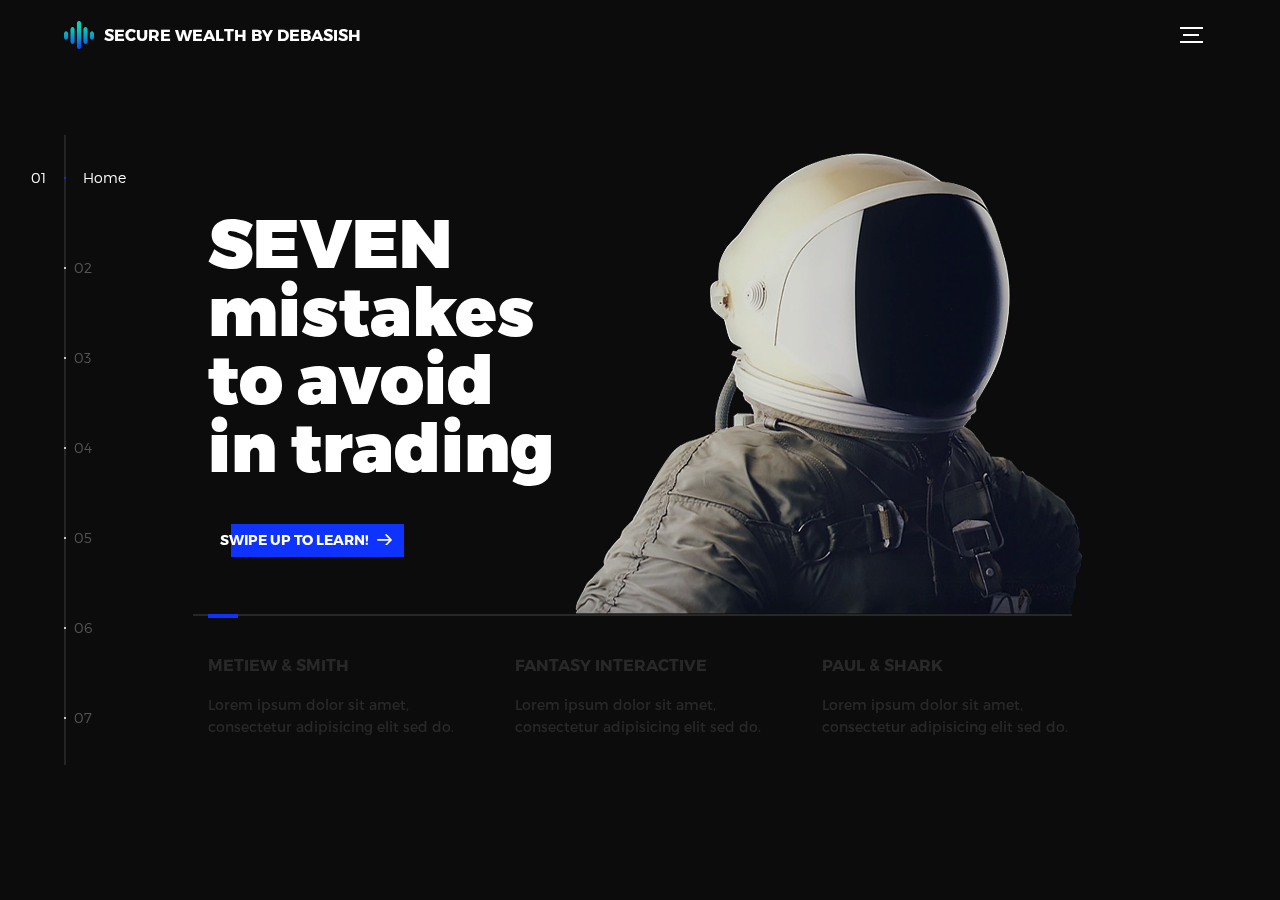
==== commit 856f8025: "Findigest Updated" ====
--- a/findigest/index.html
+++ b/findigest/index.html
@@ -1,7 +1,7 @@
 <!DOCTYPE html>
 <html lang="en">
 <head>
-  <title>Global</title>
+  <title>Secure Wealth Findigest</title>
   <meta charset="utf-8">
   <meta name="viewport" content="width=device-width, initial-scale=1">
   <meta http-equiv="X-UA-Compatible" content="IE=edge">
@@ -28,7 +28,7 @@
         <header class="header">
           <a class="header--logo" href="#0">
             <img src="assets/img/logo.png" alt="Global">
-            <p>Global</p>
+            <p>Secure Wealth by Debasish</p>
           </a>
           <button class="header--cta cta">Hire Us</button>
           <div class="header--nav-toggle">
@@ -38,22 +38,20 @@
         <nav class="l-side-nav">
           <ul class="side-nav">
             <li class="is-active"><span>Home</span></li>
-            <li><span>Works</span></li>
-            <li><span>About</span></li>
-            <li><span>About2</span></li>
-            <li><span>About3</span></li>
-            <li><span>About4</span></li>
-            <li><span>About5</span></li>
-            <li><span>Contact</span></li>
-            <li><span>Hire us</span></li>
+            <li><span>Digest #1</span></li>
+            <li><span>Digest #2</span></li>
+            <li><span>Digest #3</span></li>
+            <li><span>Digest #4</span></li>
+            <li><span>Digest #5</span></li>
+            <li><span>Contact Us</span></li>
           </ul>
         </nav>
         <ul class="l-main-content main-content">
           <li class="l-section section section--is-active">
             <div class="intro">
               <div class="intro--banner">
-                <h1>Your next<br>interactive<br>experience</h1>
-                <button class="cta">Hire Us
+                <h1>SEVEN<br>mistakes<br>to avoid<br>in trading</h1>
+                <button class="cta">Swipe Up to learn!
                   <svg version="1.1" id="Layer_1" xmlns="http://www.w3.org/2000/svg" xmlns:xlink="http://www.w3.org/1999/xlink" x="0px" y="0px" viewBox="0 0 150 118" style="enable-background:new 0 0 150 118;" xml:space="preserve">
                   <g transform="translate(0.000000,118.000000) scale(0.100000,-0.100000)">
                     <path d="M870,1167c-34-17-55-57-46-90c3-15,81-100,194-211l187-185l-565-1c-431,0-571-3-590-13c-55-28-64-94-18-137c21-20,33-20,597-20h575l-192-193C800,103,794,94,849,39c20-20,39-29,61-29c28,0,63,30,298,262c147,144,272,271,279,282c30,51,23,60-219,304C947,1180,926,1196,870,1167z"/>
@@ -79,7 +77,8 @@
               </div>
             </div>
           </li>
-          <li class="l-section section">
+
+          <!--li class="l-section section">
             <div class="work">
               <h2>Selected work</h2>
               <div class="work--lockup">
@@ -131,13 +130,13 @@
                 </div>
               </div>
             </div>
-          </li>
-
-          <li class="l-section section">
-            <div class="about">
-              <div class="about--banner">
-                <h2>We<br>believe in<br>passionate<br>people</h2>
-                <a href="#0">Career
+          </li-->
+
+          <li class="l-section section">
+            <div class="about">
+              <div class="about--banner">
+                <h2>Lack<br>of patience</h2>
+                <a href="#0">A slow and steady approach to portfolio growth<br> will yield greater returns in the long run
                   <span>
                     <svg version="1.1" id="Layer_1" xmlns="http://www.w3.org/2000/svg" xmlns:xlink="http://www.w3.org/1999/xlink" x="0px" y="0px" viewBox="0 0 150 118" style="enable-background:new 0 0 150 118;" xml:space="preserve">
                     <g transform="translate(0.000000,118.000000) scale(0.100000,-0.100000)">
@@ -166,8 +165,50 @@
           <li class="l-section section">
             <div class="about">
               <div class="about--banner">
-                <h2>We<br>believe in<br>passionate<br>people2</h2>
-                <a href="#0">Career
+                <h2>Position size <br> beyond capacity</h2>
+                <a href="#0">Investing too much money in the expectation of huge <br>return. Like borrowing and investing
+                  <span>
+                    <svg version="1.1" id="Layer_1" xmlns="http://www.w3.org/2000/svg" xmlns:xlink="http://www.w3.org/1999/xlink" x="0px" y="0px" viewBox="0 0 150 118" style="enable-background:new 0 0 150 118;" xml:space="preserve">
+                    <g transform="translate(0.000000,118.000000) scale(0.100000,-0.100000)">
+                      <path d="M870,1167c-34-17-55-57-46-90c3-15,81-100,194-211l187-185l-565-1c-431,0-571-3-590-13c-55-28-64-94-18-137c21-20,33-20,597-20h575l-192-193C800,103,794,94,849,39c20-20,39-29,61-29c28,0,63,30,298,262c147,144,272,271,279,282c30,51,23,60-219,304C947,1180,926,1196,870,1167z"/>
+                    </g>
+                    </svg>
+                  </span>
+                </a>
+                <img src="assets/img/about-visual.png" alt="About Us">
+              </div>
+              <div class="about--options">
+              </div>
+            </div>
+          </li>
+
+          
+          <li class="l-section section">
+            <div class="about">
+              <div class="about--banner">
+                <h2>All the eggs <br>in one basket</h2>
+                <a href="#0">Putting all your money in one or <br>few companies instead of diversifying
+                  <span>
+                    <svg version="1.1" id="Layer_1" xmlns="http://www.w3.org/2000/svg" xmlns:xlink="http://www.w3.org/1999/xlink" x="0px" y="0px" viewBox="0 0 150 118" style="enable-background:new 0 0 150 118;" xml:space="preserve">
+                    <g transform="translate(0.000000,118.000000) scale(0.100000,-0.100000)">
+                      <path d="M870,1167c-34-17-55-57-46-90c3-15,81-100,194-211l187-185l-565-1c-431,0-571-3-590-13c-55-28-64-94-18-137c21-20,33-20,597-20h575l-192-193C800,103,794,94,849,39c20-20,39-29,61-29c28,0,63,30,298,262c147,144,272,271,279,282c30,51,23,60-219,304C947,1180,926,1196,870,1167z"/>
+                    </g>
+                    </svg>
+                  </span>
+                </a>
+                <img src="assets/img/about-visual.png" alt="About Us">
+              </div>
+              <div class="about--options">
+              </div>
+            </div>
+          </li>
+
+          
+          <li class="l-section section">
+            <div class="about">
+              <div class="about--banner">
+                <h2>Leting emotions<br> rule your decisions</h2>
+                <a href="#0">Perhaps the No.1 killer of investment<br> return is emotion. The axiom<br> that fear and greed rule the market is true.
                   <span>
                     <svg version="1.1" id="Layer_1" xmlns="http://www.w3.org/2000/svg" xmlns:xlink="http://www.w3.org/1999/xlink" x="0px" y="0px" viewBox="0 0 150 118" style="enable-background:new 0 0 150 118;" xml:space="preserve">
                     <g transform="translate(0.000000,118.000000) scale(0.100000,-0.100000)">
@@ -196,88 +237,19 @@
           <li class="l-section section">
             <div class="about">
               <div class="about--banner">
-                <h2>We<br>believe in<br>passionate<br>people3</h2>
-                <a href="#0">Career
-                  <span>
-                    <svg version="1.1" id="Layer_1" xmlns="http://www.w3.org/2000/svg" xmlns:xlink="http://www.w3.org/1999/xlink" x="0px" y="0px" viewBox="0 0 150 118" style="enable-background:new 0 0 150 118;" xml:space="preserve">
-                    <g transform="translate(0.000000,118.000000) scale(0.100000,-0.100000)">
-                      <path d="M870,1167c-34-17-55-57-46-90c3-15,81-100,194-211l187-185l-565-1c-431,0-571-3-590-13c-55-28-64-94-18-137c21-20,33-20,597-20h575l-192-193C800,103,794,94,849,39c20-20,39-29,61-29c28,0,63,30,298,262c147,144,272,271,279,282c30,51,23,60-219,304C947,1180,926,1196,870,1167z"/>
-                    </g>
-                    </svg>
-                  </span>
-                </a>
-                <img src="assets/img/about-visual.png" alt="About Us">
-              </div>
-              <div class="about--options">
-                <a href="#0">
-                  <h3>Winners</h3>
-                </a>
-                <a href="#0">
-                  <h3>Philosophy</h3>
-                </a>
-                <a href="#0">
-                  <h3>History</h3>
-                </a>
-              </div>
-            </div>
-          </li>
-
-          
-          <li class="l-section section">
-            <div class="about">
-              <div class="about--banner">
-                <h2>We<br>believe in<br>passionate<br>people4</h2>
-                <a href="#0">Career
-                  <span>
-                    <svg version="1.1" id="Layer_1" xmlns="http://www.w3.org/2000/svg" xmlns:xlink="http://www.w3.org/1999/xlink" x="0px" y="0px" viewBox="0 0 150 118" style="enable-background:new 0 0 150 118;" xml:space="preserve">
-                    <g transform="translate(0.000000,118.000000) scale(0.100000,-0.100000)">
-                      <path d="M870,1167c-34-17-55-57-46-90c3-15,81-100,194-211l187-185l-565-1c-431,0-571-3-590-13c-55-28-64-94-18-137c21-20,33-20,597-20h575l-192-193C800,103,794,94,849,39c20-20,39-29,61-29c28,0,63,30,298,262c147,144,272,271,279,282c30,51,23,60-219,304C947,1180,926,1196,870,1167z"/>
-                    </g>
-                    </svg>
-                  </span>
-                </a>
-                <img src="assets/img/about-visual.png" alt="About Us">
-              </div>
-              <div class="about--options">
-                <a href="#0">
-                  <h3>Winners</h3>
-                </a>
-                <a href="#0">
-                  <h3>Philosophy</h3>
-                </a>
-                <a href="#0">
-                  <h3>History</h3>
-                </a>
-              </div>
-            </div>
-          </li>
-
-          
-          <li class="l-section section">
-            <div class="about">
-              <div class="about--banner">
-                <h2>We<br>believe in<br>passionate<br>people5</h2>
-                <a href="#0">Career
-                  <span>
-                    <svg version="1.1" id="Layer_1" xmlns="http://www.w3.org/2000/svg" xmlns:xlink="http://www.w3.org/1999/xlink" x="0px" y="0px" viewBox="0 0 150 118" style="enable-background:new 0 0 150 118;" xml:space="preserve">
-                    <g transform="translate(0.000000,118.000000) scale(0.100000,-0.100000)">
-                      <path d="M870,1167c-34-17-55-57-46-90c3-15,81-100,194-211l187-185l-565-1c-431,0-571-3-590-13c-55-28-64-94-18-137c21-20,33-20,597-20h575l-192-193C800,103,794,94,849,39c20-20,39-29,61-29c28,0,63,30,298,262c147,144,272,271,279,282c30,51,23,60-219,304C947,1180,926,1196,870,1167z"/>
-                    </g>
-                    </svg>
-                  </span>
-                </a>
-                <img src="assets/img/about-visual.png" alt="About Us">
-              </div>
-              <div class="about--options">
-                <a href="#0">
-                  <h3>Winners</h3>
-                </a>
-                <a href="#0">
-                  <h3>Philosophy</h3>
-                </a>
-                <a href="#0">
-                  <h3>History</h3>
-                </a>
+                <h2>Waiting for <br>the right time</h2>
+                <a href="#0">Trying to time the market also kills returns. <br>Successfully timing the market is extremely difficult eve for institutions.
+                  <span>
+                    <svg version="1.1" id="Layer_1" xmlns="http://www.w3.org/2000/svg" xmlns:xlink="http://www.w3.org/1999/xlink" x="0px" y="0px" viewBox="0 0 150 118" style="enable-background:new 0 0 150 118;" xml:space="preserve">
+                    <g transform="translate(0.000000,118.000000) scale(0.100000,-0.100000)">
+                      <path d="M870,1167c-34-17-55-57-46-90c3-15,81-100,194-211l187-185l-565-1c-431,0-571-3-590-13c-55-28-64-94-18-137c21-20,33-20,597-20h575l-192-193C800,103,794,94,849,39c20-20,39-29,61-29c28,0,63,30,298,262c147,144,272,271,279,282c30,51,23,60-219,304C947,1180,926,1196,870,1167z"/>
+                    </g>
+                    </svg>
+                  </span>
+                </a>
+                <img src="assets/img/about-visual.png" alt="About Us">
+              </div>
+              <div class="about--options">
               </div>
             </div>
           </li>
@@ -287,14 +259,14 @@
               <div class="contact--lockup">
                 <div class="modal">
                   <div class="modal--information">
-                    <p>Pawia 5, 31-154 Kraków, Poland</p>
-                    <a href="mailto:ouremail@gmail.com">ouremail@gmail.com</a>
+                    <p>Seucre Wealth by Debasish</p>
+                    <a href="mailto:ouremail@gmail.com">invest@dbssecurewealth.com</a>
                     <a href="tel:+148126287560">+48 12 628 75 60</a>
                   </div>
                   <ul class="modal--options">
-                    <li><a href="#0">Bēhance</a></li>
-                    <li><a href="#0">dribbble</a></li>
-                    <li><a href="mailto:ouremail@gmail.com">Contact Us</a></li>
+                    <li><a href="#0">WhatsApp</a></li>
+                    <li><a href="#0">Instagram</a></li>
+                    <li><a href="mailto:invest@dbssecurewealth.com">Contact Us</a></li>
                   </ul>
                 </div>
               </div>
@@ -390,11 +362,13 @@
     </div>
   </div>
   <ul class="outer-nav">
-    <li class="is-active">Home</li>
-    <li>Works</li>
-    <li>About</li>
-    <li>Contact</li>
-    <li>Hire us</li>
+    <li class="is-active"><span>Home</span></li>
+    <li><span>Digest #1</span></li>
+    <li><span>Digest #2</span></li>
+    <li><span>Digest #3</span></li>
+    <li><span>Digest #4</span></li>
+    <li><span>Digest #5</span></li>
+    <li><span>Contact Us</span></li>
   </ul>
 </div>
 
--- a/findigest/assets/css/main.css
+++ b/findigest/assets/css/main.css
@@ -1 +1,1856 @@
-@font-face{font-family:'Montserrat';src:url("fonts/Montserrat-Black.eot");src:local("☺"),url("fonts/Montserrat-Black.woff") format("woff"),url("fonts/Montserrat-Black.ttf") format("truetype"),url("fonts/Montserrat-Black.svg") format("svg");font-weight:900;font-style:normal}@font-face{font-family:'Montserrat';src:url("fonts/Montserrat-Bold.eot");src:local("☺"),url("fonts/Montserrat-Bold.woff") format("woff"),url("fonts/Montserrat-Bold.ttf") format("truetype"),url("fonts/Montserrat-Bold.svg") format("svg");font-weight:700;font-style:normal}@font-face{font-family:'Montserrat';src:url("fonts/Montserrat-Regular.eot");src:local("☺"),url("fonts/Montserrat-Regular.woff") format("woff"),url("fonts/Montserrat-Regular.ttf") format("truetype"),url("fonts/Montserrat-Regular.svg") format("svg");font-weight:400;font-style:normal}@font-face{font-family:'Montserrat';src:url("fonts/Montserrat-Light.eot");src:local("☺"),url("fonts/Montserrat-Light.woff") format("woff"),url("fonts/Montserrat-Light.ttf") format("truetype"),url("fonts/Montserrat-Light.svg") format("svg");font-weight:300;font-style:normal}/*! normalize.css v3.0.2 | MIT License | git.io/normalize */html{font-family:sans-serif;-ms-text-size-adjust:100%;-webkit-text-size-adjust:100%}body{margin:0}article,aside,details,figcaption,figure,footer,header,hgroup,main,menu,nav,section,summary{display:block}audio,canvas,progress,video{display:inline-block;vertical-align:baseline}audio:not([controls]){display:none;height:0}[hidden],template{display:none}a{background-color:transparent}a:active,a:hover{outline:0}abbr[title]{border-bottom:1px dotted}b,strong{font-weight:bold}dfn{font-style:italic}h1{font-size:2em;margin:0.67em 0}mark{background:#ff0;color:#000}small{font-size:80%}sub,sup{font-size:75%;line-height:0;position:relative;vertical-align:baseline}sup{top:-0.5em}sub{bottom:-0.25em}img{border:0}svg:not(:root){overflow:hidden}figure{margin:1em 40px}hr{box-sizing:content-box;height:0}pre{overflow:auto}code,kbd,pre,samp{font-family:monospace, monospace;font-size:1em}button,input,optgroup,select,textarea{color:inherit;font:inherit;margin:0}button{overflow:visible}button,select{text-transform:none}button,html input[type="button"],input[type="reset"],input[type="submit"]{-webkit-appearance:button;cursor:pointer}button[disabled],html input[disabled]{cursor:default}button::-moz-focus-inner,input::-moz-focus-inner{border:0;padding:0}input{line-height:normal}input[type="checkbox"],input[type="radio"]{box-sizing:border-box;padding:0}input[type="number"]::-webkit-inner-spin-button,input[type="number"]::-webkit-outer-spin-button{height:auto}input[type="search"]{-webkit-appearance:textfield;box-sizing:content-box}input[type="search"]::-webkit-search-cancel-button,input[type="search"]::-webkit-search-decoration{-webkit-appearance:none}fieldset{border:1px solid #c0c0c0;margin:0 2px;padding:0.35em 0.625em 0.75em}legend{border:0;padding:0}textarea{overflow:auto}optgroup{font-weight:bold}table{border-collapse:collapse;border-spacing:0}td,th{padding:0}::-moz-selection{background:#FFF498}::selection{background:#FFF498}::-moz-selection{background:#FFF498}img::-moz-selection{background:transparent}img::selection{background:transparent}img::-moz-selection{background:transparent}body{-webkit-tap-highlight-color:#FFF498}body{background-color:#0c0c0c;font-size:14px;line-height:1.6;font-family:"Montserrat",sans-serif;color:#fff;-webkit-font-smoothing:antialiased;-webkit-text-size-adjust:100%}.l-viewport{position:relative;width:100%;height:100vh;box-shadow:0 0 45px 5px rgba(0,0,0,0.85);overflow:hidden}.l-wrapper{position:relative;width:1440px;max-width:90%;height:100%;margin:0 auto}.l-side-nav{position:absolute;left:0;display:-webkit-box;display:-webkit-flex;display:-ms-flexbox;display:flex;height:100%;-webkit-box-align:center;-webkit-align-items:center;-ms-flex-align:center;align-items:center}.l-side-nav::before{content:"";position:absolute;top:50%;left:0;-webkit-transform:translateY(-50%);transform:translateY(-50%);width:2px;height:70%;max-height:750px;background-color:#555;opacity:.35;z-index:10}@media (max-width: 1180px){.l-side-nav{display:none}}.l-main-content{position:relative;width:100%;height:100%;margin:0;padding:0;list-style:none}.l-section{position:absolute;width:100%;height:100%}.device-notification{display:none;position:fixed;top:0;left:0;width:100%;height:100%;-webkit-box-orient:vertical;-webkit-box-direction:normal;-webkit-flex-direction:column;-ms-flex-direction:column;flex-direction:column;-webkit-box-align:center;-webkit-align-items:center;-ms-flex-align:center;-ms-grid-row-align:center;align-items:center;-webkit-box-pack:center;-webkit-justify-content:center;-ms-flex-pack:center;justify-content:center;background-color:#0c0c0c;z-index:12}.device-notification--logo{display:-webkit-box;display:-webkit-flex;display:-ms-flexbox;display:flex;-webkit-box-align:center;-webkit-align-items:center;-ms-flex-align:center;align-items:center;text-decoration:none;color:#fff}.device-notification--logo p{margin:0 0 0 10px;font-size:16px;font-weight:700;text-transform:uppercase}.device-notification--message{width:70%;margin:30px 0 0 0;font-weight:700;text-align:center}@media (max-width: 767px) and (min-width: 601px) and (max-height: 680px){.device-notification{display:-webkit-box;display:-webkit-flex;display:-ms-flexbox;display:flex}}@media (max-width: 600px) and (min-width: 480px) and (max-height: 580px){.device-notification{display:-webkit-box;display:-webkit-flex;display:-ms-flexbox;display:flex}}@media (max-width: 736px) and (min-width: 360px) and (orientation: landscape){.device-notification{display:-webkit-box;display:-webkit-flex;display:-ms-flexbox;display:flex}}@media(max-width: 359px){.device-notification{display:-webkit-box;display:-webkit-flex;display:-ms-flexbox;display:flex}}.section{opacity:0;visibility:hidden;-webkit-transition:opacity .4s ease-in-out,visibility 0s .4s;transition:opacity .4s ease-in-out,visibility 0s .4s}.section--is-active{opacity:1;visibility:visible;z-index:1;-webkit-transition:opacity .4s ease-in-out .4s;transition:opacity .4s ease-in-out .4s}.section--next{-webkit-transform:translateY(-45px);transform:translateY(-45px);-webkit-transition:-webkit-transform .4s ease-in-out;transition:-webkit-transform .4s ease-in-out;transition:transform .4s ease-in-out;transition:transform .4s ease-in-out, -webkit-transform .4s ease-in-out}.section--prev{-webkit-transform:translateY(45px);transform:translateY(45px);-webkit-transition:-webkit-transform .4s ease-in-out;transition:-webkit-transform .4s ease-in-out;transition:transform .4s ease-in-out;transition:transform .4s ease-in-out, -webkit-transform .4s ease-in-out}.header{position:absolute;top:0;left:0;display:-webkit-box;display:-webkit-flex;display:-ms-flexbox;display:flex;width:100%;height:70px;-webkit-box-align:center;-webkit-align-items:center;-ms-flex-align:center;align-items:center;-webkit-box-pack:justify;-webkit-justify-content:space-between;-ms-flex-pack:justify;justify-content:space-between;z-index:10}.header--logo{display:-webkit-box;display:-webkit-flex;display:-ms-flexbox;display:flex;-webkit-box-align:center;-webkit-align-items:center;-ms-flex-align:center;align-items:center;text-decoration:none;color:#fff}.header--logo p{margin:0 0 0 10px;font-size:16px;font-weight:700;text-transform:uppercase}.header--nav-toggle{display:-webkit-box;display:-webkit-flex;display:-ms-flexbox;display:flex;width:50px;height:50px;-webkit-box-orient:vertical;-webkit-box-direction:normal;-webkit-flex-direction:column;-ms-flex-direction:column;flex-direction:column;-webkit-box-align:center;-webkit-align-items:center;-ms-flex-align:center;align-items:center;-webkit-box-pack:center;-webkit-justify-content:center;-ms-flex-pack:center;justify-content:center;cursor:pointer}.header--nav-toggle span,.header--nav-toggle::before,.header--nav-toggle::after{content:"";position:relative;width:16px;height:2px;background-color:#fff}.header--nav-toggle::before{bottom:5px;width:23px}.header--nav-toggle::after{top:5px;width:23px}.header--cta{position:absolute;top:50%;left:50%;-webkit-transform:translate(-50%, -50%);transform:translate(-50%, -50%);padding:0 20px;line-height:30px;text-decoration:none;color:#fff;font-weight:700;text-transform:uppercase;background-color:#0f33ff;border:none;opacity:0;visibility:hidden;-webkit-transition:opacity .4s ease-in-out,visibility 0s .4s;transition:opacity .4s ease-in-out,visibility 0s .4s}.header--cta:focus{outline:none}.header--cta.is-active{opacity:1;visibility:visible;-webkit-transition:opacity .4s ease-in-out .4s;transition:opacity .4s ease-in-out .4s}@media (max-width: 767px){.header--cta{display:none}}.side-nav{position:relative;display:-webkit-box;display:-webkit-flex;display:-ms-flexbox;display:flex;width:100px;height:70%;max-height:750px;-webkit-box-orient:vertical;-webkit-box-direction:normal;-webkit-flex-direction:column;-ms-flex-direction:column;flex-direction:column;-webkit-justify-content:space-around;-ms-flex-pack:distribute;justify-content:space-around;margin:0;padding:0;list-style-position:inside;z-index:10}.side-nav>li{position:relative;top:-5px;color:#fff;font-size:6px;cursor:pointer}.side-nav>li span{position:relative;top:3px;left:10px;color:#fff;font-size:14px;font-weight:300;opacity:0;visibility:hidden}.side-nav>li::before{position:absolute;top:3px;left:10px;color:#555;font-size:14px;font-weight:300}.side-nav li:nth-child(1)::before{content:"01"}.side-nav li:nth-child(2)::before{content:"02"}.side-nav li:nth-child(3)::before{content:"03"}.side-nav li:nth-child(4)::before{content:"04"}.side-nav li:nth-child(5)::before{content:"05"}.side-nav li.is-active{color:#0f33ff;-webkit-transition:color .4s ease-in-out;transition:color .4s ease-in-out}.side-nav li.is-active span{opacity:1;visibility:visible;-webkit-transition:opacity .4s ease-in-out;transition:opacity .4s ease-in-out}.side-nav li.is-active::before{left:-33px;color:#fff}.intro{position:relative;display:-webkit-box;display:-webkit-flex;display:-ms-flexbox;display:flex;width:900px;max-width:75%;height:100%;-webkit-box-orient:vertical;-webkit-box-direction:normal;-webkit-flex-direction:column;-ms-flex-direction:column;flex-direction:column;-webkit-box-pack:center;-webkit-justify-content:center;-ms-flex-pack:center;justify-content:center;margin:0 auto}@media (max-width: 1180px){.intro{max-width:100%}}.intro--banner{position:relative;height:475px}.intro--banner::before{content:"";position:absolute;bottom:20px;left:-15px;right:0;height:2px;background-color:#282828}.intro--banner::after{content:"";position:absolute;bottom:18px;left:0;width:30px;height:4px;background-color:#0f33ff}.intro--banner h1{position:relative;font-size:68px;font-weight:900;line-height:1;z-index:1}.intro--banner button{position:relative;padding:5px 17px 5px 12px;font-weight:700;text-transform:uppercase;background-color:transparent;border:none}.intro--banner button .btn-background{position:absolute;top:0;left:23px;right:0;height:100%;background-color:#0f33ff;z-index:-1;-webkit-transition:left .2s ease-in-out;transition:left .2s ease-in-out}.intro--banner button:hover .btn-background{left:0}.intro--banner button:focus{outline:none}.intro--banner button svg{position:relative;left:5px;width:15px;fill:#fff}.intro--banner img{position:absolute;bottom:21px;right:-12px}.intro--options{display:-webkit-box;display:-webkit-flex;display:-ms-flexbox;display:flex;-webkit-box-pack:justify;-webkit-justify-content:space-between;-ms-flex-pack:justify;justify-content:space-between;margin:0;padding:0;list-style:none}.intro--options>a{max-width:250px;text-decoration:none;color:#282828;-webkit-transition:color .2s ease-in-out;transition:color .2s ease-in-out}.intro--options>a:hover{color:#fff}.intro--options h3{font-size:16px;text-transform:uppercase}.intro--options p{margin-bottom:0}@media (max-width: 900px){.intro--banner{height:380px}.intro--banner h1{font-size:55px}.intro--banner img{width:430px}.intro--options>a{margin-right:30px}.intro--options>a:last-child{margin-right:0}}@media (max-width: 767px){.intro--banner{height:305px}.intro--banner h1{font-size:44px}.intro--banner img{width:330px}.intro--options{display:block}.intro--options>a{display:block;max-width:100%;margin:0 0 30px 0}.intro--options>a:last-child{margin-bottom:0}}@media (max-width: 600px){.intro--banner{height:360px}.intro--banner h1{font-size:55px}.intro--banner img{display:none}}@media (max-width: 600px) and (max-height: 750px){.intro--banner{height:auto}.intro--banner::before,.intro--banner::after{display:none}.intro--banner h1{margin-top:0}.intro--options{display:none}}.work{position:relative;display:-webkit-box;display:-webkit-flex;display:-ms-flexbox;display:flex;width:960px;max-width:80%;height:100%;-webkit-box-orient:vertical;-webkit-box-direction:normal;-webkit-flex-direction:column;-ms-flex-direction:column;flex-direction:column;-webkit-box-pack:center;-webkit-justify-content:center;-ms-flex-pack:center;justify-content:center;margin:0 auto}@media (max-width: 1180px){.work{max-width:100%}}.work h2{margin:0 0 20px 0;font-size:30px;text-align:center}.work--lockup{position:relative}.work--lockup .slider{position:relative;display:-webkit-box;display:-webkit-flex;display:-ms-flexbox;display:flex;width:80%;margin:0 auto;padding:0;list-style:none}.work--lockup .slider--item{position:absolute;display:none;text-align:center}.work--lockup .slider--item a{text-decoration:none;color:#858585}.work--lockup .slider--item-title{margin-top:10px;font-size:12px;font-weight:700;text-transform:uppercase}.work--lockup .slider--item-description{display:none;max-width:250px;margin:0 auto}.work--lockup .slider--item-image{width:150px;height:150px;margin:0 auto;border-radius:50%;overflow:hidden}.work--lockup .slider--item-image img{width:100%}.work--lockup .slider--item-left{top:50%;left:0;-webkit-transform:translateY(-50%);transform:translateY(-50%);display:block}.work--lockup .slider--item-right{top:50%;right:0;-webkit-transform:translateY(-50%);transform:translateY(-50%);display:block}.work--lockup .slider--item-center{position:relative;top:30px;left:50%;-webkit-transform:translateX(-50%);transform:translateX(-50%);display:block}.work--lockup .slider--item-center a{color:#fff}.work--lockup .slider--item-center .slider--item-title{margin-top:25px;font-size:16px}.work--lockup .slider--item-center .slider--item-description{display:block}.work--lockup .slider--item-center .slider--item-image{width:300px;height:300px}.work--lockup .slider--next,.work--lockup .slider--prev{position:absolute;top:160px;display:-webkit-box;display:-webkit-flex;display:-ms-flexbox;display:flex;width:50px;height:50px;-webkit-box-align:center;-webkit-align-items:center;-ms-flex-align:center;align-items:center;-webkit-box-pack:center;-webkit-justify-content:center;-ms-flex-pack:center;justify-content:center;background-color:#282828;border-radius:50%;cursor:pointer}.work--lockup .slider--next svg,.work--lockup .slider--prev svg{width:20px;fill:#fff}.work--lockup .slider--next{right:0}.work--lockup .slider--prev{left:0}@media (max-width: 900px){.work--lockup .slider--item-image{width:120px;height:120px}.work--lockup .slider--item-center .slider--item-image{width:240px;height:240px}.work--lockup .slider--next,.work--lockup .slider--prev{top:130px}}@media (max-width: 767px){.work--lockup .slider{width:75%}.work--lockup .slider--item-image{width:90px;height:90px}.work--lockup .slider--item-center .slider--item-image{width:190px;height:190px}.work--lockup .slider--next,.work--lockup .slider--prev{top:105px}}@media (max-width: 600px){.work--lockup .slider{width:auto}.work--lockup .slider--item-left,.work--lockup .slider--item-right{display:none}}.about{position:relative;display:-webkit-box;display:-webkit-flex;display:-ms-flexbox;display:flex;width:900px;max-width:75%;height:100%;-webkit-box-orient:vertical;-webkit-box-direction:normal;-webkit-flex-direction:column;-ms-flex-direction:column;flex-direction:column;-webkit-box-pack:center;-webkit-justify-content:center;-ms-flex-pack:center;justify-content:center;margin:0 auto}@media (max-width: 1180px){.about{max-width:100%}}.about--banner{position:relative;height:475px}.about--banner::before{content:"";position:absolute;top:20px;left:200px;-webkit-transform:rotate(-25deg);transform:rotate(-25deg);border:5px solid #0f33ff;border-right-color:transparent;border-bottom-color:transparent}.about--banner::after{content:"";position:absolute;top:75px;left:400px;-webkit-transform:rotate(45deg);transform:rotate(45deg);width:10px;height:10px;background-color:#0f33ff}.about--banner h2{position:relative;margin-top:35px;font-size:68px;font-weight:900;line-height:1;z-index:1}.about--banner h2::before{content:"";position:absolute;top:60px;left:268px;width:30px;height:30px;background-color:#0f33ff;border-radius:50%}.about--banner h2::after{content:"";position:absolute;top:255px;left:255px;width:10px;height:10px;background-color:#0f33ff}.about--banner a{padding:5px 17px 5px 0;text-decoration:none;color:#fff;font-weight:700;text-transform:uppercase;background-color:transparent}.about--banner a:hover svg{left:10px}.about--banner a svg{position:relative;left:5px;width:15px;fill:#fff;-webkit-transition:left .2s ease-in-out;transition:left .2s ease-in-out}.about--banner img{position:absolute;bottom:-90px;right:-12px}.about--options{display:-webkit-box;display:-webkit-flex;display:-ms-flexbox;display:flex;max-width:600px;-webkit-box-pack:justify;-webkit-justify-content:space-between;-ms-flex-pack:justify;justify-content:space-between;margin:0;padding:0;list-style:none}.about--options>a{position:relative;width:150px;height:75px;text-decoration:none;color:#fff;border:10px solid #0f33ff;background-position:center;background-size:cover;background-repeat:no-repeat}.about--options>a:nth-child(1){background-image:url("../img/about-winners.jpg")}.about--options>a:nth-child(2){background-image:url("../img/about-philosophy.jpg")}.about--options>a:nth-child(3){background-image:url("../img/about-history.jpg")}.about--options>a:hover h3{bottom:-50px}.about--options h3{position:absolute;bottom:-38px;left:10px;font-size:16px;text-transform:uppercase;-webkit-transition:bottom .2s ease-in-out,left .2s ease-in-out;transition:bottom .2s ease-in-out,left .2s ease-in-out}@media (max-width: 767px){.about--banner{height:305px}.about--banner::before{top:0;left:125px}.about--banner::after{top:35px;left:260px}.about--banner h2{margin-top:10px;font-size:44px}.about--banner h2::before{top:28px;left:168px}.about--banner h2::after{top:163px;left:163px}.about--banner img{width:315px}}@media (max-width: 600px){.about--banner{height:auto}.about--banner::before{left:155px}.about--banner::after{left:310px}.about--banner h2{margin-top:0;font-size:55px}.about--banner h2::before{top:43px;left:214px}.about--banner h2::after{top:205px;left:205px}.about--banner img{display:none}.about--options{display:none}}.contact{position:fixed;top:0;left:0;width:100%;height:100%;background-image:url("../img/contact-visual.png");background-position:center;background-size:cover;background-repeat:no-repeat}.contact--lockup{position:relative;display:-webkit-box;display:-webkit-flex;display:-ms-flexbox;display:flex;width:900px;max-width:75%;height:100%;-webkit-box-align:center;-webkit-align-items:center;-ms-flex-align:center;align-items:center;-webkit-box-pack:end;-webkit-justify-content:flex-end;-ms-flex-pack:end;justify-content:flex-end;margin:0 auto}@media (max-width: 1180px){.contact--lockup{max-width:90%}}@media (max-width: 767px){.contact--lockup{-webkit-box-pack:center;-webkit-justify-content:center;-ms-flex-pack:center;justify-content:center}}.contact--lockup .modal{padding:45px 45px;text-align:center;background-color:#0c0c0c;box-shadow:0 0 30px 0 rgba(0,0,0,0.75)}.contact--lockup .modal--information p,.contact--lockup .modal--information a{display:block;margin:14px 0;text-decoration:none;color:#fff;font-weight:700}.contact--lockup .modal--information p{margin-top:0}.contact--lockup .modal--options{margin:0;padding:0;list-style:none}.contact--lockup .modal--options>li{width:130px;margin:0 auto 25px auto}.contact--lockup .modal--options li:nth-child(1){background-color:#1769ff}.contact--lockup .modal--options li:nth-child(2){background-color:#ea4c89}.contact--lockup .modal--options li:nth-child(3){margin-bottom:0;background-color:#0f33ff;text-transform:uppercase}.contact--lockup .modal--options a{display:block;width:100%;padding:8px 0;text-decoration:none;color:#fff;font-weight:700}.hire{position:relative;display:-webkit-box;display:-webkit-flex;display:-ms-flexbox;display:flex;width:700px;max-width:75%;height:100%;-webkit-box-orient:vertical;-webkit-box-direction:normal;-webkit-flex-direction:column;-ms-flex-direction:column;flex-direction:column;-webkit-box-pack:center;-webkit-justify-content:center;-ms-flex-pack:center;justify-content:center;margin:0 auto}@media (max-width: 1180px){.hire{max-width:100%}}.hire h2{margin:0 0 20px 0;font-size:30px;text-align:center}.work-request{display:-webkit-box;display:-webkit-flex;display:-ms-flexbox;display:flex;width:100%;-webkit-box-orient:vertical;-webkit-box-direction:normal;-webkit-flex-direction:column;-ms-flex-direction:column;flex-direction:column;-webkit-box-align:center;-webkit-align-items:center;-ms-flex-align:center;align-items:center;color:#fff}.work-request input[type="submit"]{width:400px;max-width:100%;line-height:50px;font-size:16px;font-weight:700;text-transform:uppercase;background-color:#0f33ff;border:none;border-radius:0}.work-request input[type="submit"]:focus{outline:none}.work-request--options{display:-webkit-box;display:-webkit-flex;display:-ms-flexbox;display:flex;width:100%;-webkit-box-orient:vertical;-webkit-box-direction:normal;-webkit-flex-direction:column;-ms-flex-direction:column;flex-direction:column;-webkit-box-align:center;-webkit-align-items:center;-ms-flex-align:center;align-items:center;margin:30px 0}.work-request--options .options-a{display:-webkit-box;display:-webkit-flex;display:-ms-flexbox;display:flex;width:100%;-webkit-box-pack:justify;-webkit-justify-content:space-between;-ms-flex-pack:justify;justify-content:space-between}.work-request--options .options-b{display:-webkit-box;display:-webkit-flex;display:-ms-flexbox;display:flex;width:72%;-webkit-flex-wrap:wrap;-ms-flex-wrap:wrap;flex-wrap:wrap;-webkit-justify-content:space-around;-ms-flex-pack:distribute;justify-content:space-around}.work-request--options label{display:block;width:200px;margin-bottom:30px;line-height:50px;font-size:16px;font-weight:700;text-align:center;border:2px solid #fff;cursor:pointer;-webkit-transition:background-color .2s ease-in-out,border-color .2s ease-in-out;transition:background-color .2s ease-in-out,border-color .2s ease-in-out}.work-request--options label svg{position:relative;left:-5px;width:0;fill:#fff;-webkit-transition:width .2s ease-in-out;transition:width .2s ease-in-out}.work-request--options input[type="checkbox"]{display:none}.work-request--options input[type="checkbox"]:checked+label{background-color:#0f33ff;border-color:#0f33ff}.work-request--options input[type="checkbox"]:checked+label svg{width:15px}.work-request--information{display:-webkit-box;display:-webkit-flex;display:-ms-flexbox;display:flex;width:100%;-webkit-box-pack:justify;-webkit-justify-content:space-between;-ms-flex-pack:justify;justify-content:space-between;margin-bottom:60px}.work-request--information .information-name,.work-request--information .information-email{position:relative;width:45%;height:50px;font-size:30px;font-weight:300}.work-request--information input[type="text"],.work-request--information input[type="email"]{width:100%;padding:0 0 5px 0;background-color:transparent;border:none;border-bottom:1px solid #fff;border-radius:0}.work-request--information input[type="text"]:focus,.work-request--information input[type="email"]:focus{outline:none;background-color:#0c0c0c}.work-request--information label{position:absolute;top:0;left:0;pointer-events:none;-webkit-transition:top .2s ease-in-out,font-size .2s ease-in-out;transition:top .2s ease-in-out,font-size .2s ease-in-out}.work-request--information input:focus+label,.work-request--information input.has-value+label{top:-15px;font-size:14px}@media (max-width: 767px){.work-request--options{-webkit-box-orient:horizontal;-webkit-box-direction:normal;-webkit-flex-direction:row;-ms-flex-direction:row;flex-direction:row;-webkit-justify-content:space-around;-ms-flex-pack:distribute;justify-content:space-around}.work-request--options .options-a,.work-request--options .options-b{display:block;width:auto}}@media (max-width: 600px){.work-request--options{margin:20px 0}}@media (max-width: 600px) and (max-width: 415px){.work-request--options{-webkit-box-pack:justify;-webkit-justify-content:space-between;-ms-flex-pack:justify;justify-content:space-between}}@media (max-width: 600px){.work-request--options label{width:150px;margin-bottom:15px;font-size:14px}.work-request--options input[type="checkbox"]:checked+label svg{width:12px}.work-request--information{margin-bottom:30px}.work-request--information .information-name,.work-request--information .information-email{height:40px;font-size:24px}}.perspective{position:relative;width:100%;height:100%;overflow:hidden}.perspective--modalview{position:fixed;-webkit-perspective:1500px;perspective:1500px}.container{position:relative;-webkit-transform:translateZ(0) translateX(0) rotateY(0deg);transform:translateZ(0) translateX(0) rotateY(0deg);min-height:100%;outline:30px solid #0f33ff;-webkit-transition:-webkit-transform .4s;transition:-webkit-transform .4s;transition:transform .4s;transition:transform .4s, -webkit-transform .4s}.modalview .container{position:absolute;width:100%;height:100%;overflow:hidden;-webkit-backface-visibility:hidden;backface-visibility:hidden}.effect-rotate-left .container{-webkit-transform-origin:0% 50%;transform-origin:0% 50%;-webkit-transition:-webkit-transform .4s;transition:-webkit-transform .4s;transition:transform .4s;transition:transform .4s, -webkit-transform .4s}.effect-rotate-left--animate .container{-webkit-transform:translateZ(-1800px) translateX(-50%) rotateY(45deg);transform:translateZ(-1800px) translateX(-50%) rotateY(45deg);outline:30px solid #0f33ff}.outer-nav{position:absolute;top:50%;left:55%;-webkit-transform:translateY(-50%);transform:translateY(-50%);-webkit-transform-style:preserve-3d;transform-style:preserve-3d;margin:0;padding:0;list-style:none;text-align:center;visibility:hidden;-webkit-transition:visibility 0s .2s;transition:visibility 0s .2s}.outer-nav.is-vis{visibility:visible}.outer-nav--return{position:absolute;top:0;left:0;width:100%;height:100%;display:none;cursor:pointer;z-index:11}.outer-nav--return.is-vis{display:block}.outer-nav>li{-webkit-transform-style:preserve-3d;transform-style:preserve-3d;-webkit-transform:translateX(350px) translateZ(-1000px);transform:translateX(350px) translateZ(-1000px);font-size:55px;font-weight:900;opacity:0;cursor:pointer;-webkit-transition:opacity .2s,-webkit-transform .2s;transition:opacity .2s,-webkit-transform .2s;transition:transform .2s,opacity .2s;transition:transform .2s,opacity .2s,-webkit-transform .2s}.outer-nav>li.is-vis{-webkit-transform:translateX(0) translateZ(0);transform:translateX(0) translateZ(0);opacity:1;-webkit-transition:opacity .4s,-webkit-transform .4s;transition:opacity .4s,-webkit-transform .4s;transition:transform .4s,opacity .4s;transition:transform .4s,opacity .4s,-webkit-transform .4s}.outer-nav>li::before{content:"";position:absolute;top:50%;left:50%;-webkit-transform:translate(-50%, -25%);transform:translate(-50%, -25%);width:110%;height:15px;opacity:0;background-color:#0f33ff}.outer-nav>li.is-active::before{opacity:1}@media (max-width: 767px){.outer-nav>li{font-size:44px}}@media (max-width: 600px){.outer-nav>li{font-size:34px}}.outer-nav li.is-vis:nth-child(2){-webkit-transition-delay:.04s;transition-delay:.04s}.outer-nav li.is-vis:nth-child(3){-webkit-transition-delay:.08s;transition-delay:.08s}.outer-nav li.is-vis:nth-child(4){-webkit-transition-delay:.12s;transition-delay:.12s}.outer-nav li.is-vis:nth-child(5){-webkit-transition-delay:.16s;transition-delay:.16s}
+@font-face {
+	font-family: 'Montserrat';
+	src: url("fonts/Montserrat-Black.eot");
+	src: local("☺"), url("fonts/Montserrat-Black.woff") format("woff"), url("fonts/Montserrat-Black.ttf") format("truetype"), url("fonts/Montserrat-Black.svg") format("svg");
+	font-weight: 900;
+	font-style: normal
+}
+
+@font-face {
+	font-family: 'Montserrat';
+	src: url("fonts/Montserrat-Bold.eot");
+	src: local("☺"), url("fonts/Montserrat-Bold.woff") format("woff"), url("fonts/Montserrat-Bold.ttf") format("truetype"), url("fonts/Montserrat-Bold.svg") format("svg");
+	font-weight: 700;
+	font-style: normal
+}
+
+@font-face {
+	font-family: 'Montserrat';
+	src: url("fonts/Montserrat-Regular.eot");
+	src: local("☺"), url("fonts/Montserrat-Regular.woff") format("woff"), url("fonts/Montserrat-Regular.ttf") format("truetype"), url("fonts/Montserrat-Regular.svg") format("svg");
+	font-weight: 400;
+	font-style: normal
+}
+
+@font-face {
+	font-family: 'Montserrat';
+	src: url("fonts/Montserrat-Light.eot");
+	src: local("☺"), url("fonts/Montserrat-Light.woff") format("woff"), url("fonts/Montserrat-Light.ttf") format("truetype"), url("fonts/Montserrat-Light.svg") format("svg");
+	font-weight: 300;
+	font-style: normal
+}
+
+
+/*! normalize.css v3.0.2 | MIT License | git.io/normalize */
+
+html {
+	font-family: sans-serif;
+	-ms-text-size-adjust: 100%;
+	-webkit-text-size-adjust: 100%
+}
+
+body {
+	margin: 0
+}
+
+article,
+aside,
+details,
+figcaption,
+figure,
+footer,
+header,
+hgroup,
+main,
+menu,
+nav,
+section,
+summary {
+	display: block
+}
+
+audio,
+canvas,
+progress,
+video {
+	display: inline-block;
+	vertical-align: baseline
+}
+
+audio:not([controls]) {
+	display: none;
+	height: 0
+}
+
+[hidden],
+template {
+	display: none
+}
+
+a {
+	background-color: transparent
+}
+
+a:active,
+a:hover {
+	outline: 0
+}
+
+abbr[title] {
+	border-bottom: 1px dotted
+}
+
+b,
+strong {
+	font-weight: bold
+}
+
+dfn {
+	font-style: italic
+}
+
+h1 {
+	font-size: 2em;
+	margin: 0.67em 0
+}
+
+mark {
+	background: #ff0;
+	color: #000
+}
+
+small {
+	font-size: 80%
+}
+
+sub,
+sup {
+	font-size: 75%;
+	line-height: 0;
+	position: relative;
+	vertical-align: baseline
+}
+
+sup {
+	top: -0.5em
+}
+
+sub {
+	bottom: -0.25em
+}
+
+img {
+	border: 0
+}
+
+svg:not(:root) {
+	overflow: hidden
+}
+
+figure {
+	margin: 1em 40px
+}
+
+hr {
+	box-sizing: content-box;
+	height: 0
+}
+
+pre {
+	overflow: auto
+}
+
+code,
+kbd,
+pre,
+samp {
+	font-family: monospace, monospace;
+	font-size: 1em
+}
+
+button,
+input,
+optgroup,
+select,
+textarea {
+	color: inherit;
+	font: inherit;
+	margin: 0
+}
+
+button {
+	overflow: visible
+}
+
+button,
+select {
+	text-transform: none
+}
+
+button,
+html input[type="button"],
+input[type="reset"],
+input[type="submit"] {
+	-webkit-appearance: button;
+	cursor: pointer
+}
+
+button[disabled],
+html input[disabled] {
+	cursor: default
+}
+
+button::-moz-focus-inner,
+input::-moz-focus-inner {
+	border: 0;
+	padding: 0
+}
+
+input {
+	line-height: normal
+}
+
+input[type="checkbox"],
+input[type="radio"] {
+	box-sizing: border-box;
+	padding: 0
+}
+
+input[type="number"]::-webkit-inner-spin-button,
+input[type="number"]::-webkit-outer-spin-button {
+	height: auto
+}
+
+input[type="search"] {
+	-webkit-appearance: textfield;
+	box-sizing: content-box
+}
+
+input[type="search"]::-webkit-search-cancel-button,
+input[type="search"]::-webkit-search-decoration {
+	-webkit-appearance: none
+}
+
+fieldset {
+	border: 1px solid #c0c0c0;
+	margin: 0 2px;
+	padding: 0.35em 0.625em 0.75em
+}
+
+legend {
+	border: 0;
+	padding: 0
+}
+
+textarea {
+	overflow: auto
+}
+
+optgroup {
+	font-weight: bold
+}
+
+table {
+	border-collapse: collapse;
+	border-spacing: 0
+}
+
+td,
+th {
+	padding: 0
+}
+
+::-moz-selection {
+	background: #FFF498
+}
+
+::selection {
+	background: #FFF498
+}
+
+::-moz-selection {
+	background: #FFF498
+}
+
+img::-moz-selection {
+	background: transparent
+}
+
+img::selection {
+	background: transparent
+}
+
+img::-moz-selection {
+	background: transparent
+}
+
+body {
+	-webkit-tap-highlight-color: #FFF498
+}
+
+body {
+	background-color: #0c0c0c;
+	font-size: 14px;
+	line-height: 1.6;
+	font-family: "Montserrat", sans-serif;
+	color: #fff;
+	-webkit-font-smoothing: antialiased;
+	-webkit-text-size-adjust: 100%
+}
+
+.l-viewport {
+	position: relative;
+	width: 100%;
+	height: 100vh;
+	box-shadow: 0 0 45px 5px rgba(0, 0, 0, 0.85);
+	overflow: hidden
+}
+
+.l-wrapper {
+	position: relative;
+	width: 1440px;
+	max-width: 90%;
+	height: 100%;
+	margin: 0 auto
+}
+
+.l-side-nav {
+	position: absolute;
+	left: 0;
+	display: -webkit-box;
+	display: -webkit-flex;
+	display: -ms-flexbox;
+	display: flex;
+	height: 100%;
+	-webkit-box-align: center;
+	-webkit-align-items: center;
+	-ms-flex-align: center;
+	align-items: center
+}
+
+.l-side-nav::before {
+	content: "";
+	position: absolute;
+	top: 50%;
+	left: 0;
+	-webkit-transform: translateY(-50%);
+	transform: translateY(-50%);
+	width: 2px;
+	height: 70%;
+	max-height: 750px;
+	background-color: #555;
+	opacity: .35;
+	z-index: 10
+}
+
+@media (max-width: 1180px) {
+	.l-side-nav {
+		display: none
+	}
+}
+
+.l-main-content {
+	position: relative;
+	width: 100%;
+	height: 100%;
+	margin: 0;
+	padding: 0;
+	list-style: none
+}
+
+.l-section {
+	position: absolute;
+	width: 100%;
+	height: 100%
+}
+
+.device-notification {
+	display: none;
+	position: fixed;
+	top: 0;
+	left: 0;
+	width: 100%;
+	height: 100%;
+	-webkit-box-orient: vertical;
+	-webkit-box-direction: normal;
+	-webkit-flex-direction: column;
+	-ms-flex-direction: column;
+	flex-direction: column;
+	-webkit-box-align: center;
+	-webkit-align-items: center;
+	-ms-flex-align: center;
+	-ms-grid-row-align: center;
+	align-items: center;
+	-webkit-box-pack: center;
+	-webkit-justify-content: center;
+	-ms-flex-pack: center;
+	justify-content: center;
+	background-color: #0c0c0c;
+	z-index: 12
+}
+
+.device-notification--logo {
+	display: -webkit-box;
+	display: -webkit-flex;
+	display: -ms-flexbox;
+	display: flex;
+	-webkit-box-align: center;
+	-webkit-align-items: center;
+	-ms-flex-align: center;
+	align-items: center;
+	text-decoration: none;
+	color: #fff
+}
+
+.device-notification--logo p {
+	margin: 0 0 0 10px;
+	font-size: 16px;
+	font-weight: 700;
+	text-transform: uppercase
+}
+
+.device-notification--message {
+	width: 70%;
+	margin: 30px 0 0 0;
+	font-weight: 700;
+	text-align: center
+}
+
+@media (max-width: 767px) and (min-width: 601px) and (max-height: 680px) {
+	.device-notification {
+		display: -webkit-box;
+		display: -webkit-flex;
+		display: -ms-flexbox;
+		display: flex
+	}
+}
+
+@media (max-width: 600px) and (min-width: 480px) and (max-height: 580px) {
+	.device-notification {
+		display: -webkit-box;
+		display: -webkit-flex;
+		display: -ms-flexbox;
+		display: flex
+	}
+}
+
+@media (max-width: 736px) and (min-width: 360px) and (orientation: landscape) {
+	.device-notification {
+		display: -webkit-box;
+		display: -webkit-flex;
+		display: -ms-flexbox;
+		display: flex
+	}
+}
+
+@media(max-width: 359px) {
+	.device-notification {
+		display: -webkit-box;
+		display: -webkit-flex;
+		display: -ms-flexbox;
+		display: flex
+	}
+}
+
+.section {
+	opacity: 0;
+	visibility: hidden;
+	-webkit-transition: opacity .4s ease-in-out, visibility 0s .4s;
+	transition: opacity .4s ease-in-out, visibility 0s .4s
+}
+
+.section--is-active {
+	opacity: 1;
+	visibility: visible;
+	z-index: 1;
+	-webkit-transition: opacity .4s ease-in-out .4s;
+	transition: opacity .4s ease-in-out .4s
+}
+
+.section--next {
+	-webkit-transform: translateY(-45px);
+	transform: translateY(-45px);
+	-webkit-transition: -webkit-transform .4s ease-in-out;
+	transition: -webkit-transform .4s ease-in-out;
+	transition: transform .4s ease-in-out;
+	transition: transform .4s ease-in-out, -webkit-transform .4s ease-in-out
+}
+
+.section--prev {
+	-webkit-transform: translateY(45px);
+	transform: translateY(45px);
+	-webkit-transition: -webkit-transform .4s ease-in-out;
+	transition: -webkit-transform .4s ease-in-out;
+	transition: transform .4s ease-in-out;
+	transition: transform .4s ease-in-out, -webkit-transform .4s ease-in-out
+}
+
+.header {
+	position: absolute;
+	top: 0;
+	left: 0;
+	display: -webkit-box;
+	display: -webkit-flex;
+	display: -ms-flexbox;
+	display: flex;
+	width: 100%;
+	height: 70px;
+	-webkit-box-align: center;
+	-webkit-align-items: center;
+	-ms-flex-align: center;
+	align-items: center;
+	-webkit-box-pack: justify;
+	-webkit-justify-content: space-between;
+	-ms-flex-pack: justify;
+	justify-content: space-between;
+	z-index: 10
+}
+
+.header--logo {
+	display: -webkit-box;
+	display: -webkit-flex;
+	display: -ms-flexbox;
+	display: flex;
+	-webkit-box-align: center;
+	-webkit-align-items: center;
+	-ms-flex-align: center;
+	align-items: center;
+	text-decoration: none;
+	color: #fff
+}
+
+.header--logo p {
+	margin: 0 0 0 10px;
+	font-size: 16px;
+	font-weight: 700;
+	text-transform: uppercase
+}
+
+.header--nav-toggle {
+	display: -webkit-box;
+	display: -webkit-flex;
+	display: -ms-flexbox;
+	display: flex;
+	width: 50px;
+	height: 50px;
+	-webkit-box-orient: vertical;
+	-webkit-box-direction: normal;
+	-webkit-flex-direction: column;
+	-ms-flex-direction: column;
+	flex-direction: column;
+	-webkit-box-align: center;
+	-webkit-align-items: center;
+	-ms-flex-align: center;
+	align-items: center;
+	-webkit-box-pack: center;
+	-webkit-justify-content: center;
+	-ms-flex-pack: center;
+	justify-content: center;
+	cursor: pointer
+}
+
+.header--nav-toggle span,
+.header--nav-toggle::before,
+.header--nav-toggle::after {
+	content: "";
+	position: relative;
+	width: 16px;
+	height: 2px;
+	background-color: #fff
+}
+
+.header--nav-toggle::before {
+	bottom: 5px;
+	width: 23px
+}
+
+.header--nav-toggle::after {
+	top: 5px;
+	width: 23px
+}
+
+.header--cta {
+	position: absolute;
+	top: 50%;
+	left: 50%;
+	-webkit-transform: translate(-50%, -50%);
+	transform: translate(-50%, -50%);
+	padding: 0 20px;
+	line-height: 30px;
+	text-decoration: none;
+	color: #fff;
+	font-weight: 700;
+	text-transform: uppercase;
+	background-color: #0f33ff;
+	border: none;
+	opacity: 0;
+	visibility: hidden;
+	-webkit-transition: opacity .4s ease-in-out, visibility 0s .4s;
+	transition: opacity .4s ease-in-out, visibility 0s .4s
+}
+
+.header--cta:focus {
+	outline: none
+}
+
+.header--cta.is-active {
+	opacity: 1;
+	visibility: visible;
+	-webkit-transition: opacity .4s ease-in-out .4s;
+	transition: opacity .4s ease-in-out .4s
+}
+
+@media (max-width: 767px) {
+	.header--cta {
+		display: none
+	}
+}
+
+.side-nav {
+	position: relative;
+	display: -webkit-box;
+	display: -webkit-flex;
+	display: -ms-flexbox;
+	display: flex;
+	width: 100px;
+	height: 70%;
+	max-height: 750px;
+	-webkit-box-orient: vertical;
+	-webkit-box-direction: normal;
+	-webkit-flex-direction: column;
+	-ms-flex-direction: column;
+	flex-direction: column;
+	-webkit-justify-content: space-around;
+	-ms-flex-pack: distribute;
+	justify-content: space-around;
+	margin: 0;
+	padding: 0;
+	list-style-position: inside;
+	z-index: 10
+}
+
+.side-nav>li {
+	position: relative;
+	top: -5px;
+	color: #fff;
+	font-size: 6px;
+	cursor: pointer
+}
+
+.side-nav>li span {
+	position: relative;
+	top: 3px;
+	left: 10px;
+	color: #fff;
+	font-size: 14px;
+	font-weight: 300;
+	opacity: 0;
+	visibility: hidden
+}
+
+.side-nav>li::before {
+	position: absolute;
+	top: 3px;
+	left: 10px;
+	color: #555;
+	font-size: 14px;
+	font-weight: 300
+}
+
+.side-nav li:nth-child(1)::before {
+	content: "01"
+}
+
+.side-nav li:nth-child(2)::before {
+	content: "02"
+}
+
+.side-nav li:nth-child(3)::before {
+	content: "03"
+}
+
+.side-nav li:nth-child(4)::before {
+	content: "04"
+}
+
+.side-nav li:nth-child(5)::before {
+	content: "05"
+}
+
+.side-nav li:nth-child(6)::before {
+	content: "06"
+}
+
+.side-nav li:nth-child(7)::before {
+	content: "07"
+}
+
+.side-nav li.is-active {
+	color: #0f33ff;
+	-webkit-transition: color .4s ease-in-out;
+	transition: color .4s ease-in-out
+}
+
+.side-nav li.is-active span {
+	opacity: 1;
+	visibility: visible;
+	-webkit-transition: opacity .4s ease-in-out;
+	transition: opacity .4s ease-in-out
+}
+
+.side-nav li.is-active::before {
+	left: -33px;
+	color: #fff
+}
+
+.intro {
+	position: relative;
+	display: -webkit-box;
+	display: -webkit-flex;
+	display: -ms-flexbox;
+	display: flex;
+	width: 900px;
+	max-width: 75%;
+	height: 100%;
+	-webkit-box-orient: vertical;
+	-webkit-box-direction: normal;
+	-webkit-flex-direction: column;
+	-ms-flex-direction: column;
+	flex-direction: column;
+	-webkit-box-pack: center;
+	-webkit-justify-content: center;
+	-ms-flex-pack: center;
+	justify-content: center;
+	margin: 0 auto
+}
+
+@media (max-width: 1180px) {
+	.intro {
+		max-width: 100%
+	}
+}
+
+.intro--banner {
+	position: relative;
+	height: 475px
+}
+
+.intro--banner::before {
+	content: "";
+	position: absolute;
+	bottom: 20px;
+	left: -15px;
+	right: 0;
+	height: 2px;
+	background-color: #282828
+}
+
+.intro--banner::after {
+	content: "";
+	position: absolute;
+	bottom: 18px;
+	left: 0;
+	width: 30px;
+	height: 4px;
+	background-color: #0f33ff
+}
+
+.intro--banner h1 {
+	position: relative;
+	font-size: 68px;
+	font-weight: 900;
+	line-height: 1;
+	z-index: 1
+}
+
+.intro--banner button {
+	position: relative;
+	padding: 5px 17px 5px 12px;
+	font-weight: 700;
+	text-transform: uppercase;
+	background-color: transparent;
+	border: none
+}
+
+.intro--banner button .btn-background {
+	position: absolute;
+	top: 0;
+	left: 23px;
+	right: 0;
+	height: 100%;
+	background-color: #0f33ff;
+	z-index: -1;
+	-webkit-transition: left .2s ease-in-out;
+	transition: left .2s ease-in-out
+}
+
+.intro--banner button:hover .btn-background {
+	left: 0
+}
+
+.intro--banner button:focus {
+	outline: none
+}
+
+.intro--banner button svg {
+	position: relative;
+	left: 5px;
+	width: 15px;
+	fill: #fff
+}
+
+.intro--banner img {
+	position: absolute;
+	bottom: 21px;
+	right: -12px
+}
+
+.intro--options {
+	display: -webkit-box;
+	display: -webkit-flex;
+	display: -ms-flexbox;
+	display: flex;
+	-webkit-box-pack: justify;
+	-webkit-justify-content: space-between;
+	-ms-flex-pack: justify;
+	justify-content: space-between;
+	margin: 0;
+	padding: 0;
+	list-style: none
+}
+
+.intro--options>a {
+	max-width: 250px;
+	text-decoration: none;
+	color: #282828;
+	-webkit-transition: color .2s ease-in-out;
+	transition: color .2s ease-in-out
+}
+
+.intro--options>a:hover {
+	color: #fff
+}
+
+.intro--options h3 {
+	font-size: 16px;
+	text-transform: uppercase
+}
+
+.intro--options p {
+	margin-bottom: 0
+}
+
+@media (max-width: 900px) {
+	.intro--banner {
+		height: 380px
+	}
+	.intro--banner h1 {
+		font-size: 55px
+	}
+	.intro--banner img {
+		width: 430px
+	}
+	.intro--options>a {
+		margin-right: 30px
+	}
+	.intro--options>a:last-child {
+		margin-right: 0
+	}
+}
+
+@media (max-width: 767px) {
+	.intro--banner {
+		height: 305px
+	}
+	.intro--banner h1 {
+		font-size: 44px
+	}
+	.intro--banner img {
+		width: 330px
+	}
+	.intro--options {
+		display: block
+	}
+	.intro--options>a {
+		display: block;
+		max-width: 100%;
+		margin: 0 0 30px 0
+	}
+	.intro--options>a:last-child {
+		margin-bottom: 0
+	}
+}
+
+@media (max-width: 600px) {
+	.intro--banner {
+		height: 360px
+	}
+	.intro--banner h1 {
+		font-size: 55px
+	}
+	.intro--banner img {
+		display: none
+	}
+}
+
+@media (max-width: 600px) and (max-height: 750px) {
+	.intro--banner {
+		height: auto
+	}
+	.intro--banner::before,
+	.intro--banner::after {
+		display: none
+	}
+	.intro--banner h1 {
+		margin-top: 0
+	}
+	.intro--options {
+		display: none
+	}
+}
+
+.work {
+	position: relative;
+	display: -webkit-box;
+	display: -webkit-flex;
+	display: -ms-flexbox;
+	display: flex;
+	width: 960px;
+	max-width: 80%;
+	height: 100%;
+	-webkit-box-orient: vertical;
+	-webkit-box-direction: normal;
+	-webkit-flex-direction: column;
+	-ms-flex-direction: column;
+	flex-direction: column;
+	-webkit-box-pack: center;
+	-webkit-justify-content: center;
+	-ms-flex-pack: center;
+	justify-content: center;
+	margin: 0 auto
+}
+
+@media (max-width: 1180px) {
+	.work {
+		max-width: 100%
+	}
+}
+
+.work h2 {
+	margin: 0 0 20px 0;
+	font-size: 30px;
+	text-align: center
+}
+
+.work--lockup {
+	position: relative
+}
+
+.work--lockup .slider {
+	position: relative;
+	display: -webkit-box;
+	display: -webkit-flex;
+	display: -ms-flexbox;
+	display: flex;
+	width: 80%;
+	margin: 0 auto;
+	padding: 0;
+	list-style: none
+}
+
+.work--lockup .slider--item {
+	position: absolute;
+	display: none;
+	text-align: center
+}
+
+.work--lockup .slider--item a {
+	text-decoration: none;
+	color: #858585
+}
+
+.work--lockup .slider--item-title {
+	margin-top: 10px;
+	font-size: 12px;
+	font-weight: 700;
+	text-transform: uppercase
+}
+
+.work--lockup .slider--item-description {
+	display: none;
+	max-width: 250px;
+	margin: 0 auto
+}
+
+.work--lockup .slider--item-image {
+	width: 150px;
+	height: 150px;
+	margin: 0 auto;
+	border-radius: 50%;
+	overflow: hidden
+}
+
+.work--lockup .slider--item-image img {
+	width: 100%
+}
+
+.work--lockup .slider--item-left {
+	top: 50%;
+	left: 0;
+	-webkit-transform: translateY(-50%);
+	transform: translateY(-50%);
+	display: block
+}
+
+.work--lockup .slider--item-right {
+	top: 50%;
+	right: 0;
+	-webkit-transform: translateY(-50%);
+	transform: translateY(-50%);
+	display: block
+}
+
+.work--lockup .slider--item-center {
+	position: relative;
+	top: 30px;
+	left: 50%;
+	-webkit-transform: translateX(-50%);
+	transform: translateX(-50%);
+	display: block
+}
+
+.work--lockup .slider--item-center a {
+	color: #fff
+}
+
+.work--lockup .slider--item-center .slider--item-title {
+	margin-top: 25px;
+	font-size: 16px
+}
+
+.work--lockup .slider--item-center .slider--item-description {
+	display: block
+}
+
+.work--lockup .slider--item-center .slider--item-image {
+	width: 300px;
+	height: 300px
+}
+
+.work--lockup .slider--next,
+.work--lockup .slider--prev {
+	position: absolute;
+	top: 160px;
+	display: -webkit-box;
+	display: -webkit-flex;
+	display: -ms-flexbox;
+	display: flex;
+	width: 50px;
+	height: 50px;
+	-webkit-box-align: center;
+	-webkit-align-items: center;
+	-ms-flex-align: center;
+	align-items: center;
+	-webkit-box-pack: center;
+	-webkit-justify-content: center;
+	-ms-flex-pack: center;
+	justify-content: center;
+	background-color: #282828;
+	border-radius: 50%;
+	cursor: pointer
+}
+
+.work--lockup .slider--next svg,
+.work--lockup .slider--prev svg {
+	width: 20px;
+	fill: #fff
+}
+
+.work--lockup .slider--next {
+	right: 0
+}
+
+.work--lockup .slider--prev {
+	left: 0
+}
+
+@media (max-width: 900px) {
+	.work--lockup .slider--item-image {
+		width: 120px;
+		height: 120px
+	}
+	.work--lockup .slider--item-center .slider--item-image {
+		width: 240px;
+		height: 240px
+	}
+	.work--lockup .slider--next,
+	.work--lockup .slider--prev {
+		top: 130px
+	}
+}
+
+@media (max-width: 767px) {
+	.work--lockup .slider {
+		width: 75%
+	}
+	.work--lockup .slider--item-image {
+		width: 90px;
+		height: 90px
+	}
+	.work--lockup .slider--item-center .slider--item-image {
+		width: 190px;
+		height: 190px
+	}
+	.work--lockup .slider--next,
+	.work--lockup .slider--prev {
+		top: 105px
+	}
+}
+
+@media (max-width: 600px) {
+	.work--lockup .slider {
+		width: auto
+	}
+	.work--lockup .slider--item-left,
+	.work--lockup .slider--item-right {
+		display: none
+	}
+}
+
+.about {
+	position: relative;
+	display: -webkit-box;
+	display: -webkit-flex;
+	display: -ms-flexbox;
+	display: flex;
+	width: 900px;
+	max-width: 75%;
+	height: 100%;
+	-webkit-box-orient: vertical;
+	-webkit-box-direction: normal;
+	-webkit-flex-direction: column;
+	-ms-flex-direction: column;
+	flex-direction: column;
+	-webkit-box-pack: center;
+	-webkit-justify-content: center;
+	-ms-flex-pack: center;
+	justify-content: center;
+	margin: 0 auto
+}
+
+@media (max-width: 1180px) {
+	.about {
+		max-width: 100%
+	}
+}
+
+.about--banner {
+	position: relative;
+	height: 475px
+}
+
+.about--banner::before {
+	content: "";
+	position: absolute;
+	top: 20px;
+	left: 200px;
+	-webkit-transform: rotate(-25deg);
+	transform: rotate(-25deg);
+	border: 5px solid #0f33ff;
+	border-right-color: transparent;
+	border-bottom-color: transparent
+}
+
+.about--banner::after {
+	content: "";
+	position: absolute;
+	top: 75px;
+	left: 400px;
+	-webkit-transform: rotate(45deg);
+	transform: rotate(45deg);
+	width: 10px;
+	height: 10px;
+	background-color: #0f33ff
+}
+
+.about--banner h2 {
+	position: relative;
+	margin-top: 35px;
+	font-size: 68px;
+	font-weight: 900;
+	line-height: 1;
+	z-index: 1
+}
+
+.about--banner h2::before {
+	content: "";
+	position: absolute;
+	top: 60px;
+	left: 268px;
+	width: 30px;
+	height: 30px;
+	background-color: #0f33ff;
+	border-radius: 50%
+}
+
+.about--banner h2::after {
+	content: "";
+	position: absolute;
+	top: 255px;
+	left: 255px;
+	width: 10px;
+	height: 10px;
+	background-color: #0f33ff
+}
+
+.about--banner a {
+	padding: 5px 17px 5px 0;
+	text-decoration: none;
+	color: #fff;
+	font-weight: 700;
+	text-transform: uppercase;
+	background-color: transparent
+}
+
+.about--banner a:hover svg {
+	left: 10px
+}
+
+.about--banner a svg {
+	position: relative;
+	left: 5px;
+	width: 15px;
+	fill: #fff;
+	-webkit-transition: left .2s ease-in-out;
+	transition: left .2s ease-in-out
+}
+
+.about--banner img {
+	position: absolute;
+	bottom: -90px;
+	right: -12px
+}
+
+.about--options {
+	display: -webkit-box;
+	display: -webkit-flex;
+	display: -ms-flexbox;
+	display: flex;
+	max-width: 600px;
+	-webkit-box-pack: justify;
+	-webkit-justify-content: space-between;
+	-ms-flex-pack: justify;
+	justify-content: space-between;
+	margin: 0;
+	padding: 0;
+	list-style: none
+}
+
+.about--options>a {
+	position: relative;
+	width: 150px;
+	height: 75px;
+	text-decoration: none;
+	color: #fff;
+	border: 10px solid #0f33ff;
+	background-position: center;
+	background-size: cover;
+	background-repeat: no-repeat
+}
+
+.about--options>a:nth-child(1) {
+	background-image: url("../img/about-winners.jpg")
+}
+
+.about--options>a:nth-child(2) {
+	background-image: url("../img/about-philosophy.jpg")
+}
+
+.about--options>a:nth-child(3) {
+	background-image: url("../img/about-history.jpg")
+}
+
+.about--options>a:hover h3 {
+	bottom: -50px
+}
+
+.about--options h3 {
+	position: absolute;
+	bottom: -38px;
+	left: 10px;
+	font-size: 16px;
+	text-transform: uppercase;
+	-webkit-transition: bottom .2s ease-in-out, left .2s ease-in-out;
+	transition: bottom .2s ease-in-out, left .2s ease-in-out
+}
+
+@media (max-width: 767px) {
+	.about--banner {
+		height: 305px
+	}
+	.about--banner::before {
+		top: 0;
+		left: 125px
+	}
+	.about--banner::after {
+		top: 35px;
+		left: 260px
+	}
+	.about--banner h2 {
+		margin-top: 10px;
+		font-size: 44px
+	}
+	.about--banner h2::before {
+		top: 28px;
+		left: 168px
+	}
+	.about--banner h2::after {
+		top: 163px;
+		left: 163px
+	}
+	.about--banner img {
+		width: 315px
+	}
+}
+
+@media (max-width: 600px) {
+	.about--banner {
+		height: auto
+	}
+	.about--banner::before {
+		left: 155px
+	}
+	.about--banner::after {
+		left: 310px
+	}
+	.about--banner h2 {
+		margin-top: 0;
+		font-size: 55px
+	}
+	.about--banner h2::before {
+		top: 43px;
+		left: 214px
+	}
+	.about--banner h2::after {
+		top: 205px;
+		left: 205px
+	}
+	.about--banner img {
+		display: none
+	}
+	.about--options {
+		display: none
+	}
+}
+
+.contact {
+	position: fixed;
+	top: 0;
+	left: 0;
+	width: 100%;
+	height: 100%;
+	background-image: url("../img/contact-visual.png");
+	background-position: center;
+	background-size: cover;
+	background-repeat: no-repeat
+}
+
+.contact--lockup {
+	position: relative;
+	display: -webkit-box;
+	display: -webkit-flex;
+	display: -ms-flexbox;
+	display: flex;
+	width: 900px;
+	max-width: 75%;
+	height: 100%;
+	-webkit-box-align: center;
+	-webkit-align-items: center;
+	-ms-flex-align: center;
+	align-items: center;
+	-webkit-box-pack: end;
+	-webkit-justify-content: flex-end;
+	-ms-flex-pack: end;
+	justify-content: flex-end;
+	margin: 0 auto
+}
+
+@media (max-width: 1180px) {
+	.contact--lockup {
+		max-width: 90%
+	}
+}
+
+@media (max-width: 767px) {
+	.contact--lockup {
+		-webkit-box-pack: center;
+		-webkit-justify-content: center;
+		-ms-flex-pack: center;
+		justify-content: center
+	}
+}
+
+.contact--lockup .modal {
+	padding: 45px 45px;
+	text-align: center;
+	background-color: #0c0c0c;
+	box-shadow: 0 0 30px 0 rgba(0, 0, 0, 0.75)
+}
+
+.contact--lockup .modal--information p,
+.contact--lockup .modal--information a {
+	display: block;
+	margin: 14px 0;
+	text-decoration: none;
+	color: #fff;
+	font-weight: 700
+}
+
+.contact--lockup .modal--information p {
+	margin-top: 0
+}
+
+.contact--lockup .modal--options {
+	margin: 0;
+	padding: 0;
+	list-style: none
+}
+
+.contact--lockup .modal--options>li {
+	width: 130px;
+	margin: 0 auto 25px auto
+}
+
+.contact--lockup .modal--options li:nth-child(1) {
+	background-color: #1769ff
+}
+
+.contact--lockup .modal--options li:nth-child(2) {
+	background-color: #ea4c89
+}
+
+.contact--lockup .modal--options li:nth-child(3) {
+	margin-bottom: 0;
+	background-color: #0f33ff;
+	text-transform: uppercase
+}
+
+.contact--lockup .modal--options a {
+	display: block;
+	width: 100%;
+	padding: 8px 0;
+	text-decoration: none;
+	color: #fff;
+	font-weight: 700
+}
+
+.hire {
+	position: relative;
+	display: -webkit-box;
+	display: -webkit-flex;
+	display: -ms-flexbox;
+	display: flex;
+	width: 700px;
+	max-width: 75%;
+	height: 100%;
+	-webkit-box-orient: vertical;
+	-webkit-box-direction: normal;
+	-webkit-flex-direction: column;
+	-ms-flex-direction: column;
+	flex-direction: column;
+	-webkit-box-pack: center;
+	-webkit-justify-content: center;
+	-ms-flex-pack: center;
+	justify-content: center;
+	margin: 0 auto
+}
+
+@media (max-width: 1180px) {
+	.hire {
+		max-width: 100%
+	}
+}
+
+.hire h2 {
+	margin: 0 0 20px 0;
+	font-size: 30px;
+	text-align: center
+}
+
+.work-request {
+	display: -webkit-box;
+	display: -webkit-flex;
+	display: -ms-flexbox;
+	display: flex;
+	width: 100%;
+	-webkit-box-orient: vertical;
+	-webkit-box-direction: normal;
+	-webkit-flex-direction: column;
+	-ms-flex-direction: column;
+	flex-direction: column;
+	-webkit-box-align: center;
+	-webkit-align-items: center;
+	-ms-flex-align: center;
+	align-items: center;
+	color: #fff
+}
+
+.work-request input[type="submit"] {
+	width: 400px;
+	max-width: 100%;
+	line-height: 50px;
+	font-size: 16px;
+	font-weight: 700;
+	text-transform: uppercase;
+	background-color: #0f33ff;
+	border: none;
+	border-radius: 0
+}
+
+.work-request input[type="submit"]:focus {
+	outline: none
+}
+
+.work-request--options {
+	display: -webkit-box;
+	display: -webkit-flex;
+	display: -ms-flexbox;
+	display: flex;
+	width: 100%;
+	-webkit-box-orient: vertical;
+	-webkit-box-direction: normal;
+	-webkit-flex-direction: column;
+	-ms-flex-direction: column;
+	flex-direction: column;
+	-webkit-box-align: center;
+	-webkit-align-items: center;
+	-ms-flex-align: center;
+	align-items: center;
+	margin: 30px 0
+}
+
+.work-request--options .options-a {
+	display: -webkit-box;
+	display: -webkit-flex;
+	display: -ms-flexbox;
+	display: flex;
+	width: 100%;
+	-webkit-box-pack: justify;
+	-webkit-justify-content: space-between;
+	-ms-flex-pack: justify;
+	justify-content: space-between
+}
+
+.work-request--options .options-b {
+	display: -webkit-box;
+	display: -webkit-flex;
+	display: -ms-flexbox;
+	display: flex;
+	width: 72%;
+	-webkit-flex-wrap: wrap;
+	-ms-flex-wrap: wrap;
+	flex-wrap: wrap;
+	-webkit-justify-content: space-around;
+	-ms-flex-pack: distribute;
+	justify-content: space-around
+}
+
+.work-request--options label {
+	display: block;
+	width: 200px;
+	margin-bottom: 30px;
+	line-height: 50px;
+	font-size: 16px;
+	font-weight: 700;
+	text-align: center;
+	border: 2px solid #fff;
+	cursor: pointer;
+	-webkit-transition: background-color .2s ease-in-out, border-color .2s ease-in-out;
+	transition: background-color .2s ease-in-out, border-color .2s ease-in-out
+}
+
+.work-request--options label svg {
+	position: relative;
+	left: -5px;
+	width: 0;
+	fill: #fff;
+	-webkit-transition: width .2s ease-in-out;
+	transition: width .2s ease-in-out
+}
+
+.work-request--options input[type="checkbox"] {
+	display: none
+}
+
+.work-request--options input[type="checkbox"]:checked+label {
+	background-color: #0f33ff;
+	border-color: #0f33ff
+}
+
+.work-request--options input[type="checkbox"]:checked+label svg {
+	width: 15px
+}
+
+.work-request--information {
+	display: -webkit-box;
+	display: -webkit-flex;
+	display: -ms-flexbox;
+	display: flex;
+	width: 100%;
+	-webkit-box-pack: justify;
+	-webkit-justify-content: space-between;
+	-ms-flex-pack: justify;
+	justify-content: space-between;
+	margin-bottom: 60px
+}
+
+.work-request--information .information-name,
+.work-request--information .information-email {
+	position: relative;
+	width: 45%;
+	height: 50px;
+	font-size: 30px;
+	font-weight: 300
+}
+
+.work-request--information input[type="text"],
+.work-request--information input[type="email"] {
+	width: 100%;
+	padding: 0 0 5px 0;
+	background-color: transparent;
+	border: none;
+	border-bottom: 1px solid #fff;
+	border-radius: 0
+}
+
+.work-request--information input[type="text"]:focus,
+.work-request--information input[type="email"]:focus {
+	outline: none;
+	background-color: #0c0c0c
+}
+
+.work-request--information label {
+	position: absolute;
+	top: 0;
+	left: 0;
+	pointer-events: none;
+	-webkit-transition: top .2s ease-in-out, font-size .2s ease-in-out;
+	transition: top .2s ease-in-out, font-size .2s ease-in-out
+}
+
+.work-request--information input:focus+label,
+.work-request--information input.has-value+label {
+	top: -15px;
+	font-size: 14px
+}
+
+@media (max-width: 767px) {
+	.work-request--options {
+		-webkit-box-orient: horizontal;
+		-webkit-box-direction: normal;
+		-webkit-flex-direction: row;
+		-ms-flex-direction: row;
+		flex-direction: row;
+		-webkit-justify-content: space-around;
+		-ms-flex-pack: distribute;
+		justify-content: space-around
+	}
+	.work-request--options .options-a,
+	.work-request--options .options-b {
+		display: block;
+		width: auto
+	}
+}
+
+@media (max-width: 600px) {
+	.work-request--options {
+		margin: 20px 0
+	}
+}
+
+@media (max-width: 600px) and (max-width: 415px) {
+	.work-request--options {
+		-webkit-box-pack: justify;
+		-webkit-justify-content: space-between;
+		-ms-flex-pack: justify;
+		justify-content: space-between
+	}
+}
+
+@media (max-width: 600px) {
+	.work-request--options label {
+		width: 150px;
+		margin-bottom: 15px;
+		font-size: 14px
+	}
+	.work-request--options input[type="checkbox"]:checked+label svg {
+		width: 12px
+	}
+	.work-request--information {
+		margin-bottom: 30px
+	}
+	.work-request--information .information-name,
+	.work-request--information .information-email {
+		height: 40px;
+		font-size: 24px
+	}
+}
+
+.perspective {
+	position: relative;
+	width: 100%;
+	height: 100%;
+	overflow: hidden
+}
+
+.perspective--modalview {
+	position: fixed;
+	-webkit-perspective: 1500px;
+	perspective: 1500px
+}
+
+.container {
+	position: relative;
+	-webkit-transform: translateZ(0) translateX(0) rotateY(0deg);
+	transform: translateZ(0) translateX(0) rotateY(0deg);
+	min-height: 100%;
+	outline: 30px solid #0f33ff;
+	-webkit-transition: -webkit-transform .4s;
+	transition: -webkit-transform .4s;
+	transition: transform .4s;
+	transition: transform .4s, -webkit-transform .4s
+}
+
+.modalview .container {
+	position: absolute;
+	width: 100%;
+	height: 100%;
+	overflow: hidden;
+	-webkit-backface-visibility: hidden;
+	backface-visibility: hidden
+}
+
+.effect-rotate-left .container {
+	-webkit-transform-origin: 0% 50%;
+	transform-origin: 0% 50%;
+	-webkit-transition: -webkit-transform .4s;
+	transition: -webkit-transform .4s;
+	transition: transform .4s;
+	transition: transform .4s, -webkit-transform .4s
+}
+
+.effect-rotate-left--animate .container {
+	-webkit-transform: translateZ(-1800px) translateX(-50%) rotateY(45deg);
+	transform: translateZ(-1800px) translateX(-50%) rotateY(45deg);
+	outline: 30px solid #0f33ff
+}
+
+.outer-nav {
+	position: absolute;
+	top: 50%;
+	left: 55%;
+	-webkit-transform: translateY(-50%);
+	transform: translateY(-50%);
+	-webkit-transform-style: preserve-3d;
+	transform-style: preserve-3d;
+	margin: 0;
+	padding: 0;
+	list-style: none;
+	text-align: center;
+	visibility: hidden;
+	-webkit-transition: visibility 0s .2s;
+	transition: visibility 0s .2s
+}
+
+.outer-nav.is-vis {
+	visibility: visible
+}
+
+.outer-nav--return {
+	position: absolute;
+	top: 0;
+	left: 0;
+	width: 100%;
+	height: 100%;
+	display: none;
+	cursor: pointer;
+	z-index: 11
+}
+
+.outer-nav--return.is-vis {
+	display: block
+}
+
+.outer-nav>li {
+	-webkit-transform-style: preserve-3d;
+	transform-style: preserve-3d;
+	-webkit-transform: translateX(350px) translateZ(-1000px);
+	transform: translateX(350px) translateZ(-1000px);
+	font-size: 55px;
+	font-weight: 900;
+	opacity: 0;
+	cursor: pointer;
+	-webkit-transition: opacity .2s, -webkit-transform .2s;
+	transition: opacity .2s, -webkit-transform .2s;
+	transition: transform .2s, opacity .2s;
+	transition: transform .2s, opacity .2s, -webkit-transform .2s
+}
+
+.outer-nav>li.is-vis {
+	-webkit-transform: translateX(0) translateZ(0);
+	transform: translateX(0) translateZ(0);
+	opacity: 1;
+	-webkit-transition: opacity .4s, -webkit-transform .4s;
+	transition: opacity .4s, -webkit-transform .4s;
+	transition: transform .4s, opacity .4s;
+	transition: transform .4s, opacity .4s, -webkit-transform .4s
+}
+
+.outer-nav>li::before {
+	content: "";
+	position: absolute;
+	top: 50%;
+	left: 50%;
+	-webkit-transform: translate(-50%, -25%);
+	transform: translate(-50%, -25%);
+	width: 110%;
+	height: 15px;
+	opacity: 0;
+	background-color: #0f33ff
+}
+
+.outer-nav>li.is-active::before {
+	opacity: 1
+}
+
+@media (max-width: 767px) {
+	.outer-nav>li {
+		font-size: 44px
+	}
+}
+
+@media (max-width: 600px) {
+	.outer-nav>li {
+		font-size: 34px
+	}
+}
+
+.outer-nav li.is-vis:nth-child(2) {
+	-webkit-transition-delay: .04s;
+	transition-delay: .04s
+}
+
+.outer-nav li.is-vis:nth-child(3) {
+	-webkit-transition-delay: .08s;
+	transition-delay: .08s
+}
+
+.outer-nav li.is-vis:nth-child(4) {
+	-webkit-transition-delay: .12s;
+	transition-delay: .12s
+}
+
+.outer-nav li.is-vis:nth-child(5) {
+	-webkit-transition-delay: .16s;
+	transition-delay: .16s
+}
+
+.outer-nav li.is-vis:nth-child(6) {
+	-webkit-transition-delay: .20s;
+	transition-delay: .16s
+}
+
+.outer-nav li.is-vis:nth-child(7) {
+	-webkit-transition-delay: .24s;
+	transition-delay: .16s
+}